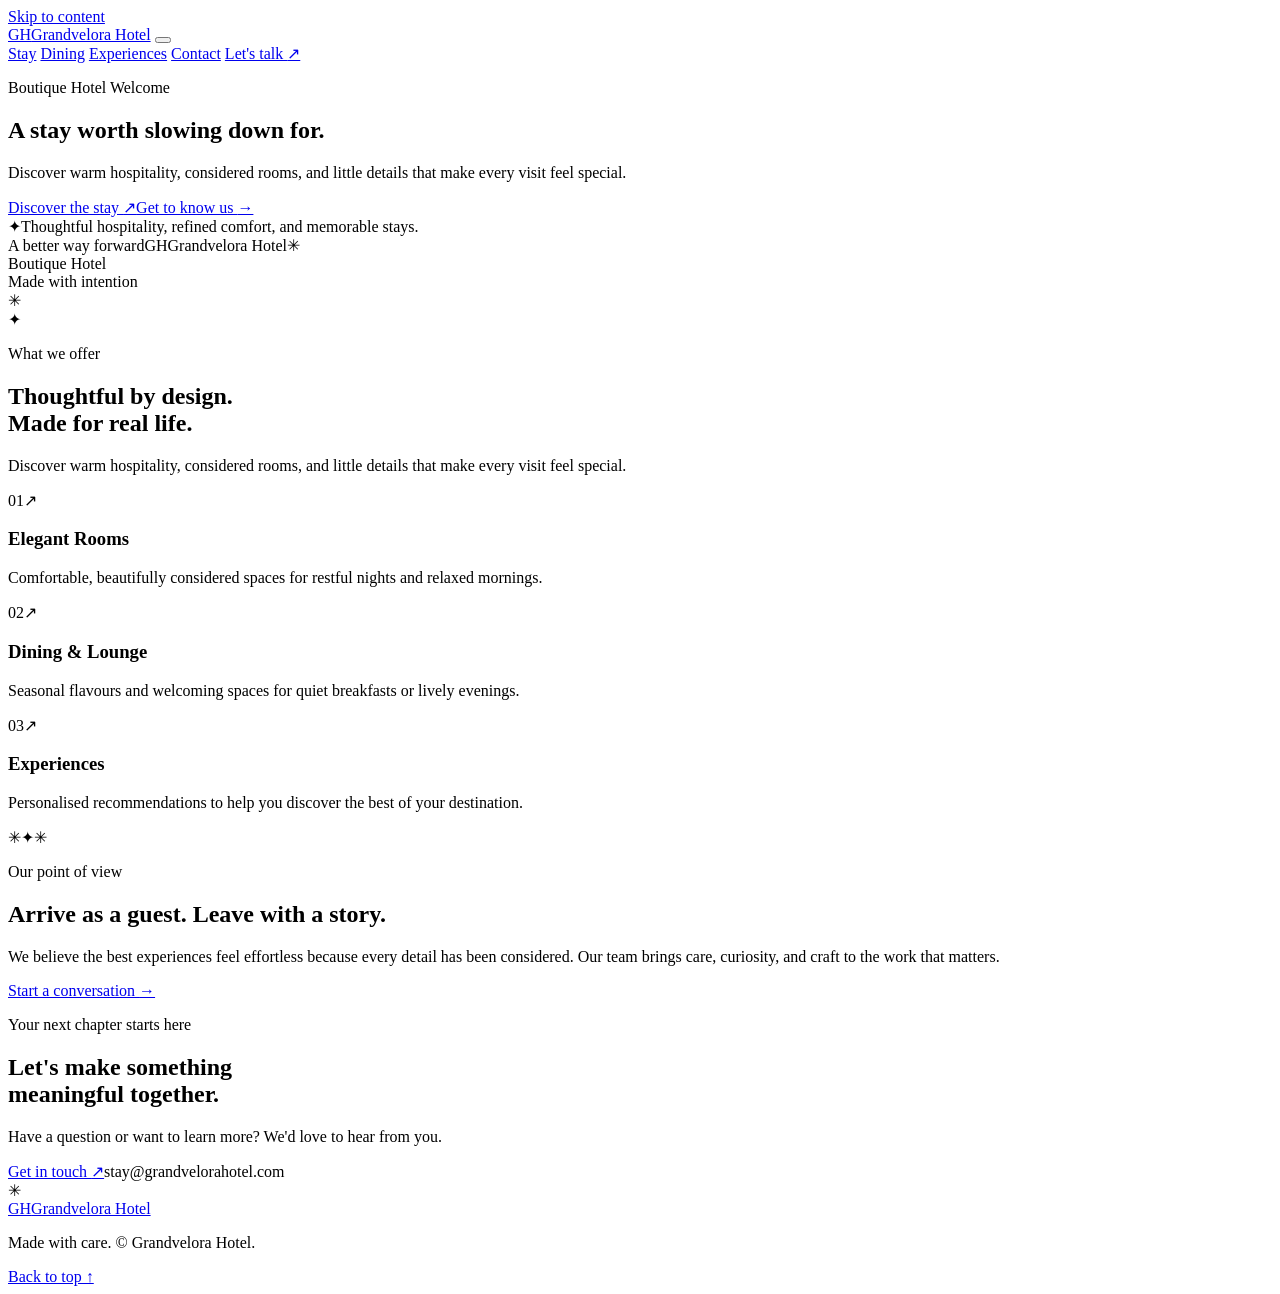
==== index.html @ 34b67c5c "Add Grandvelora Hotel landing page" ====
<!doctype html>
<html lang="en">
<head>
  <meta charset="utf-8">
  <meta name="viewport" content="width=device-width, initial-scale=1">
  <meta name="description" content="Thoughtful hospitality, refined comfort, and memorable stays.">
  <meta name="theme-color" content="#b88a4a">
  <title>Grandvelora Hotel | Boutique Hotel</title>
  <link rel="preconnect" href="https://fonts.googleapis.com">
  <link rel="preconnect" href="https://fonts.gstatic.com" crossorigin>
  <link href="https://fonts.googleapis.com/css2?family=DM+Sans:wght@400;500;600;700&family=Manrope:wght@400;500;600;700;800&display=swap" rel="stylesheet">
  <link rel="stylesheet" href="style.css">
  <script src="script.js" defer></script>
</head>
<body>
  <a class="skip-link" href="#main">Skip to content</a>
  <header class="site-header">
    <a class="brand" href="#" aria-label="Grandvelora Hotel home"><span class="brand-mark">GH</span><span>Grandvelora Hotel</span></a>
    <button class="menu-toggle" aria-expanded="false" aria-controls="primary-nav" aria-label="Open navigation"><span></span><span></span></button>
    <nav id="primary-nav" class="primary-nav" aria-label="Main navigation">
      <a href="#services">Stay</a>
      <a href="#story">Dining</a>
      <a href="#approach">Experiences</a>
      <a href="#contact">Contact</a>
      <a class="nav-cta" href="#contact">Let's talk <span aria-hidden="true">↗</span></a>
    </nav>
  </header>
  <main id="main">
    <section class="hero section-shell">
      <div class="hero-copy">
        <p class="eyebrow"><span class="eyebrow-dot"></span>Boutique Hotel <span class="eyebrow-line"></span> Welcome</p>
        <h1>A stay worth slowing down for.</h1>
        <p class="hero-intro">Discover warm hospitality, considered rooms, and little details that make every visit feel special.</p>
        <div class="hero-actions"><a class="button button-primary" href="#services">Discover the stay <span aria-hidden="true">↗</span></a><a class="text-link" href="#story">Get to know us <span aria-hidden="true">→</span></a></div>
        <div class="hero-note"><span class="note-icon" aria-hidden="true">✦</span><span>Thoughtful hospitality, refined comfort, and memorable stays.</span></div>
      </div>
      <div class="hero-art" aria-label="Grandvelora Hotel visual">
        <div class="art-orbit orbit-one"></div><div class="art-orbit orbit-two"></div>
        <div class="art-card art-card-main"><span class="art-kicker">A better way forward</span><span class="art-monogram">GH</span><span class="art-card-bottom">Grandvelora Hotel<span>✳</span></span></div>
        <div class="art-pill pill-top">Boutique Hotel</div><div class="art-pill pill-bottom"><span class="status-dot"></span> Made with intention</div>
        <div class="art-spark spark-one">✳</div><div class="art-spark spark-two">✦</div>
      </div>
    </section>
    <section id="services" class="services-section section-shell">
      <div class="section-heading"><div><p class="eyebrow">What we offer</p><h2>Thoughtful by design.<br><span>Made for real life.</span></h2></div><p class="section-summary">Discover warm hospitality, considered rooms, and little details that make every visit feel special.</p></div>
      <div class="service-grid"><article class="service-card"><div class="service-top"><span class="service-number">01</span><span class="service-arrow" aria-hidden="true">↗</span></div><h3>Elegant Rooms</h3><p>Comfortable, beautifully considered spaces for restful nights and relaxed mornings.</p></article><article class="service-card"><div class="service-top"><span class="service-number">02</span><span class="service-arrow" aria-hidden="true">↗</span></div><h3>Dining &amp; Lounge</h3><p>Seasonal flavours and welcoming spaces for quiet breakfasts or lively evenings.</p></article><article class="service-card"><div class="service-top"><span class="service-number">03</span><span class="service-arrow" aria-hidden="true">↗</span></div><h3>Experiences</h3><p>Personalised recommendations to help you discover the best of your destination.</p></article></div>
    </section>
    <section id="story" class="story-section">
      <div class="story-inner section-shell"><div class="story-symbol" aria-hidden="true"><span>✳</span><span>✦</span><span>✳</span></div><div class="story-copy"><p class="eyebrow">Our point of view</p><h2>Arrive as a guest. Leave with a story.</h2><p>We believe the best experiences feel effortless because every detail has been considered. Our team brings care, curiosity, and craft to the work that matters.</p><a class="text-link" href="#contact">Start a conversation <span aria-hidden="true">→</span></a></div></div>
    </section>
    <section id="contact" class="contact-section section-shell"><div class="contact-panel"><div><p class="eyebrow">Your next chapter starts here</p><h2>Let's make something<br><span>meaningful together.</span></h2></div><div class="contact-side"><p>Have a question or want to learn more? We'd love to hear from you.</p><a class="button button-light" href="mailto:stay@grandvelorahotel.com">Get in touch <span aria-hidden="true">↗</span></a><span class="contact-email">stay@grandvelorahotel.com</span></div><div class="contact-decoration" aria-hidden="true">✳</div></div></section>
  </main>
  <footer class="site-footer section-shell"><a class="brand footer-brand" href="#"><span class="brand-mark">GH</span><span>Grandvelora Hotel</span></a><p>Made with care. © <span data-year></span> Grandvelora Hotel.</p><a class="back-top" href="#" aria-label="Back to top">Back to top ↑</a></footer>
</body>
</html>
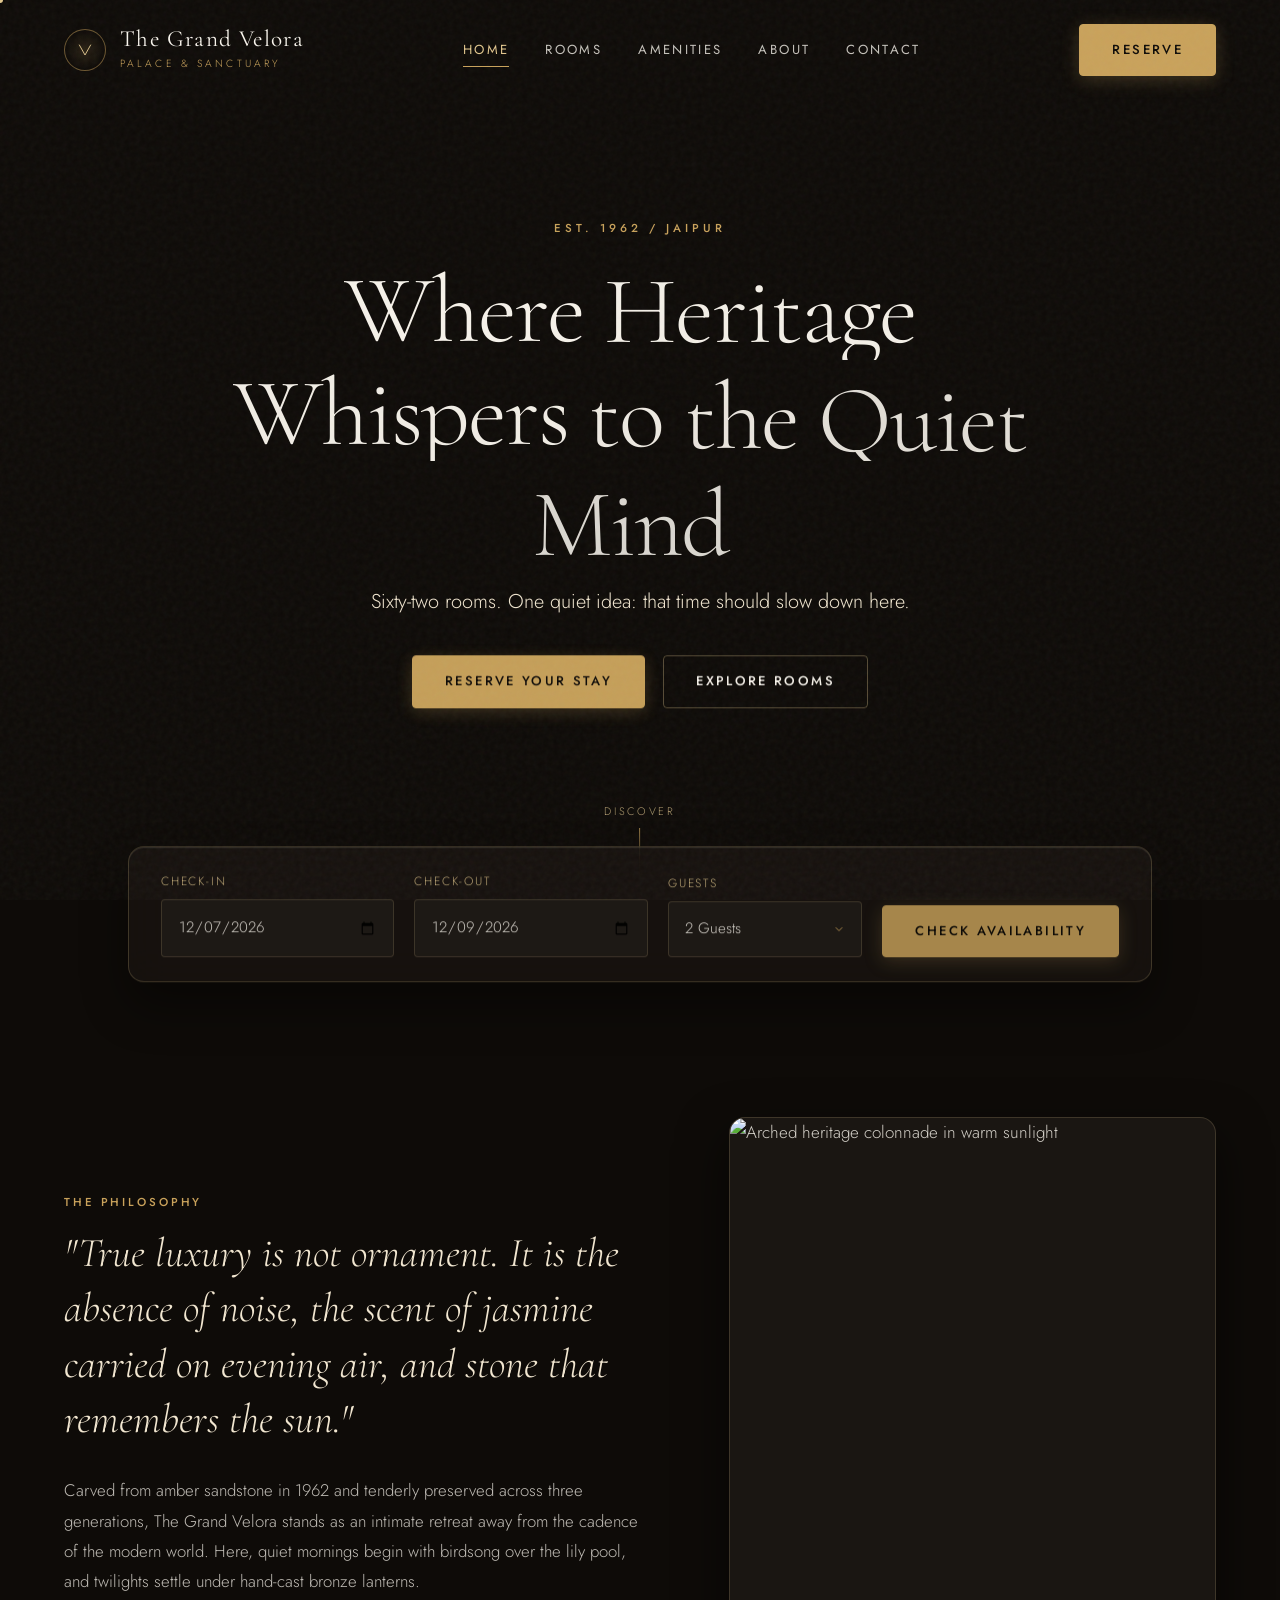
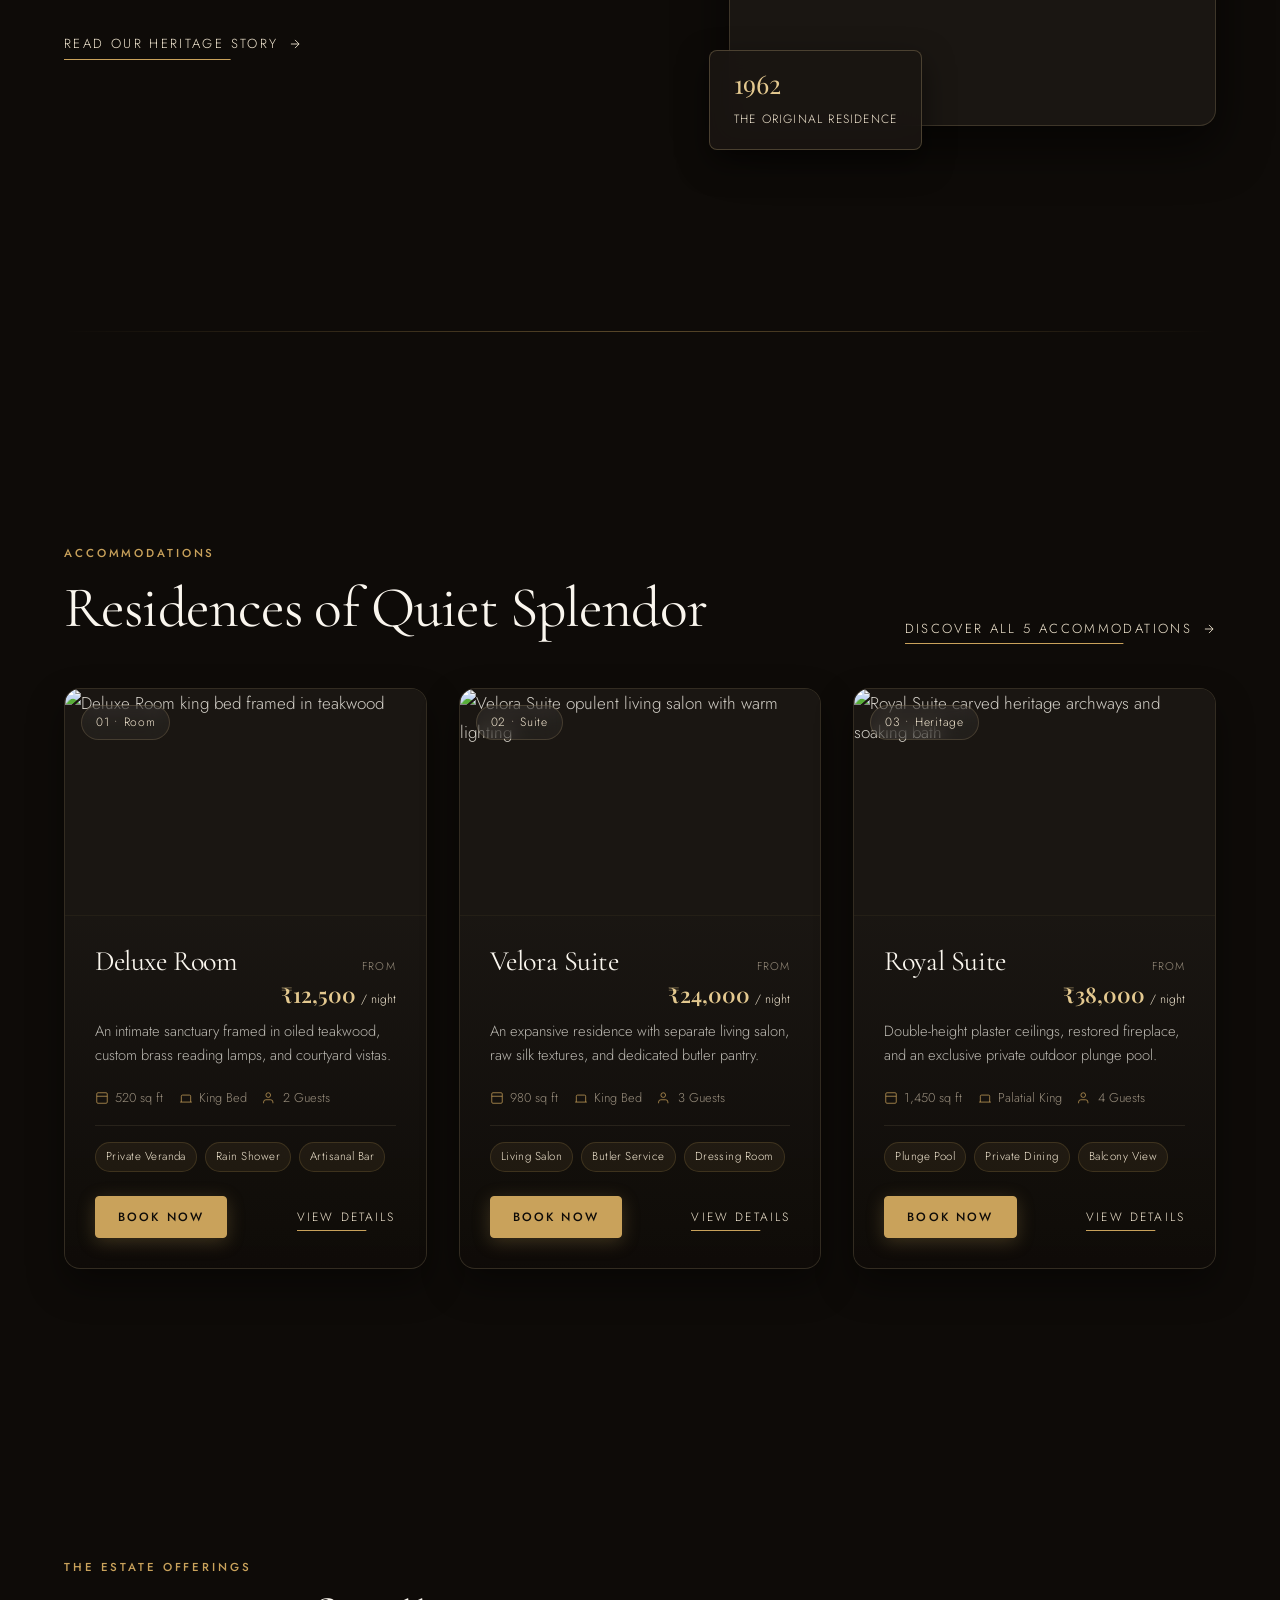
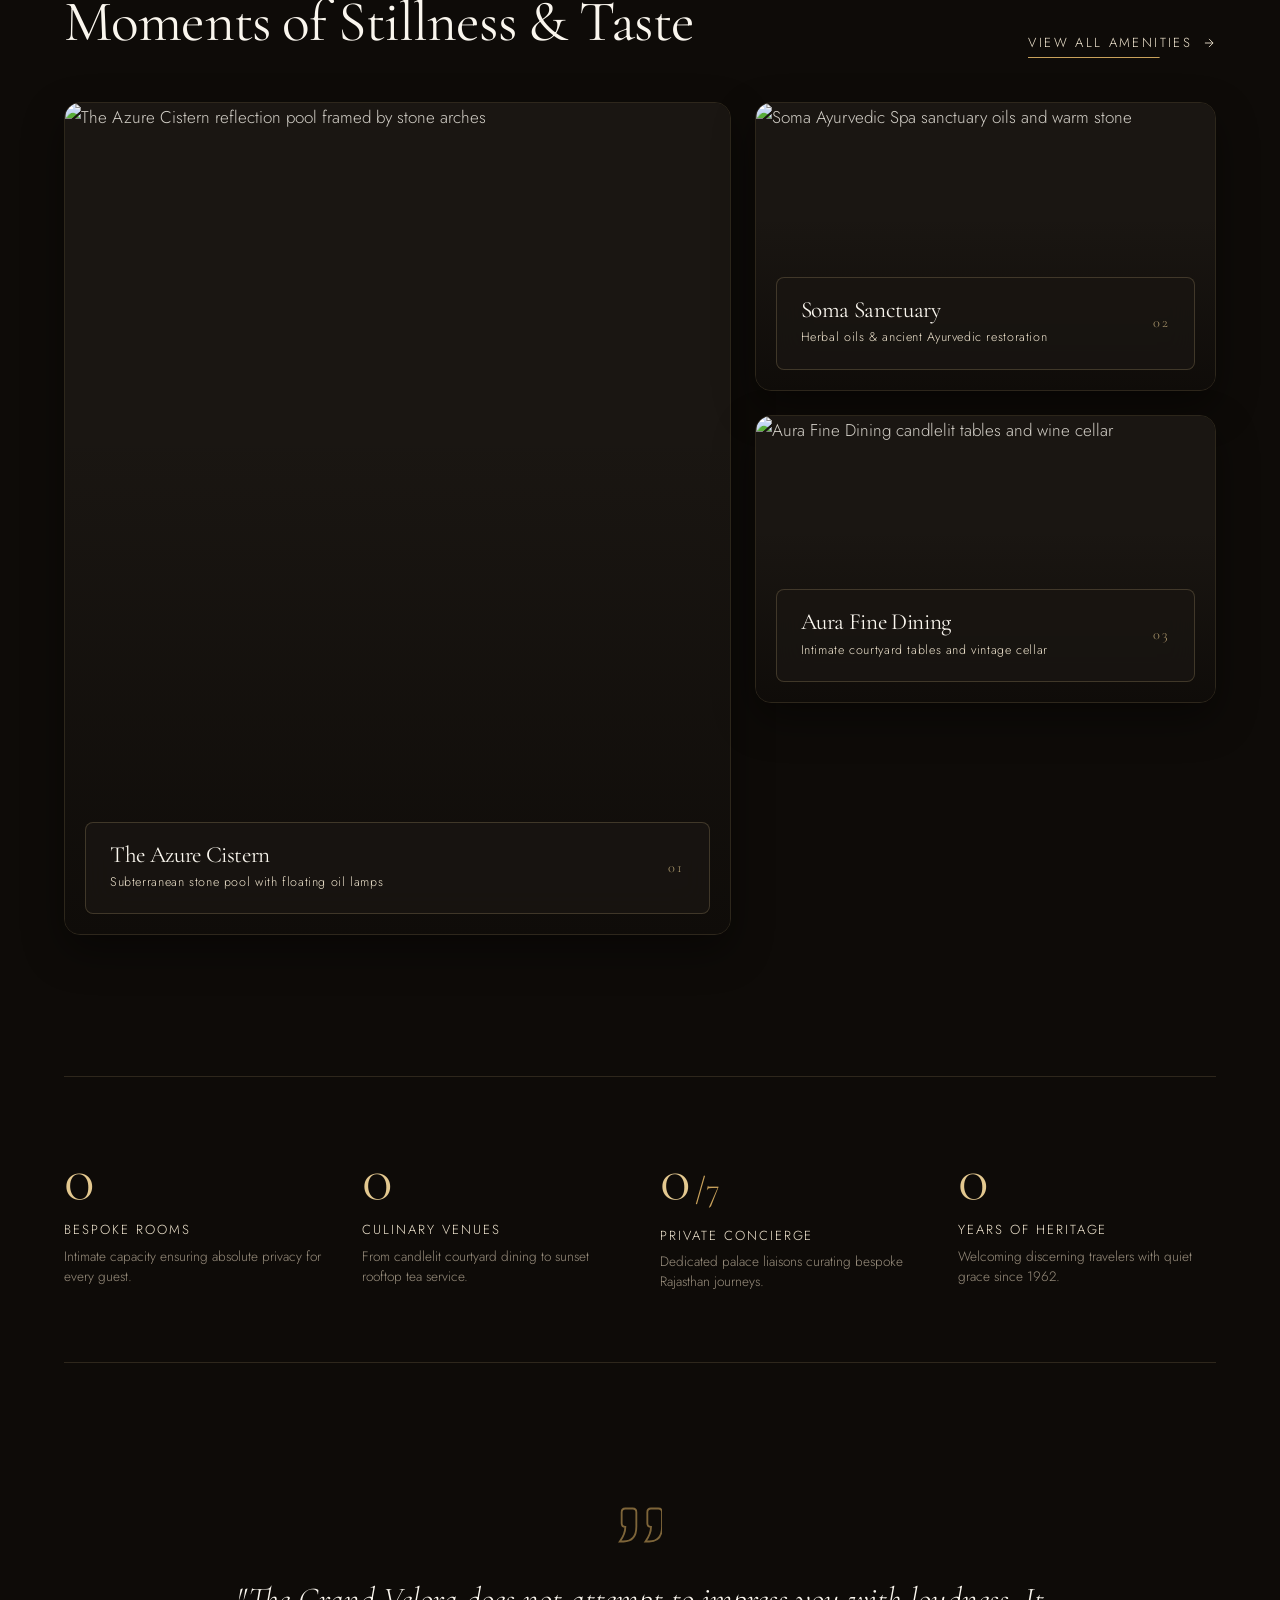
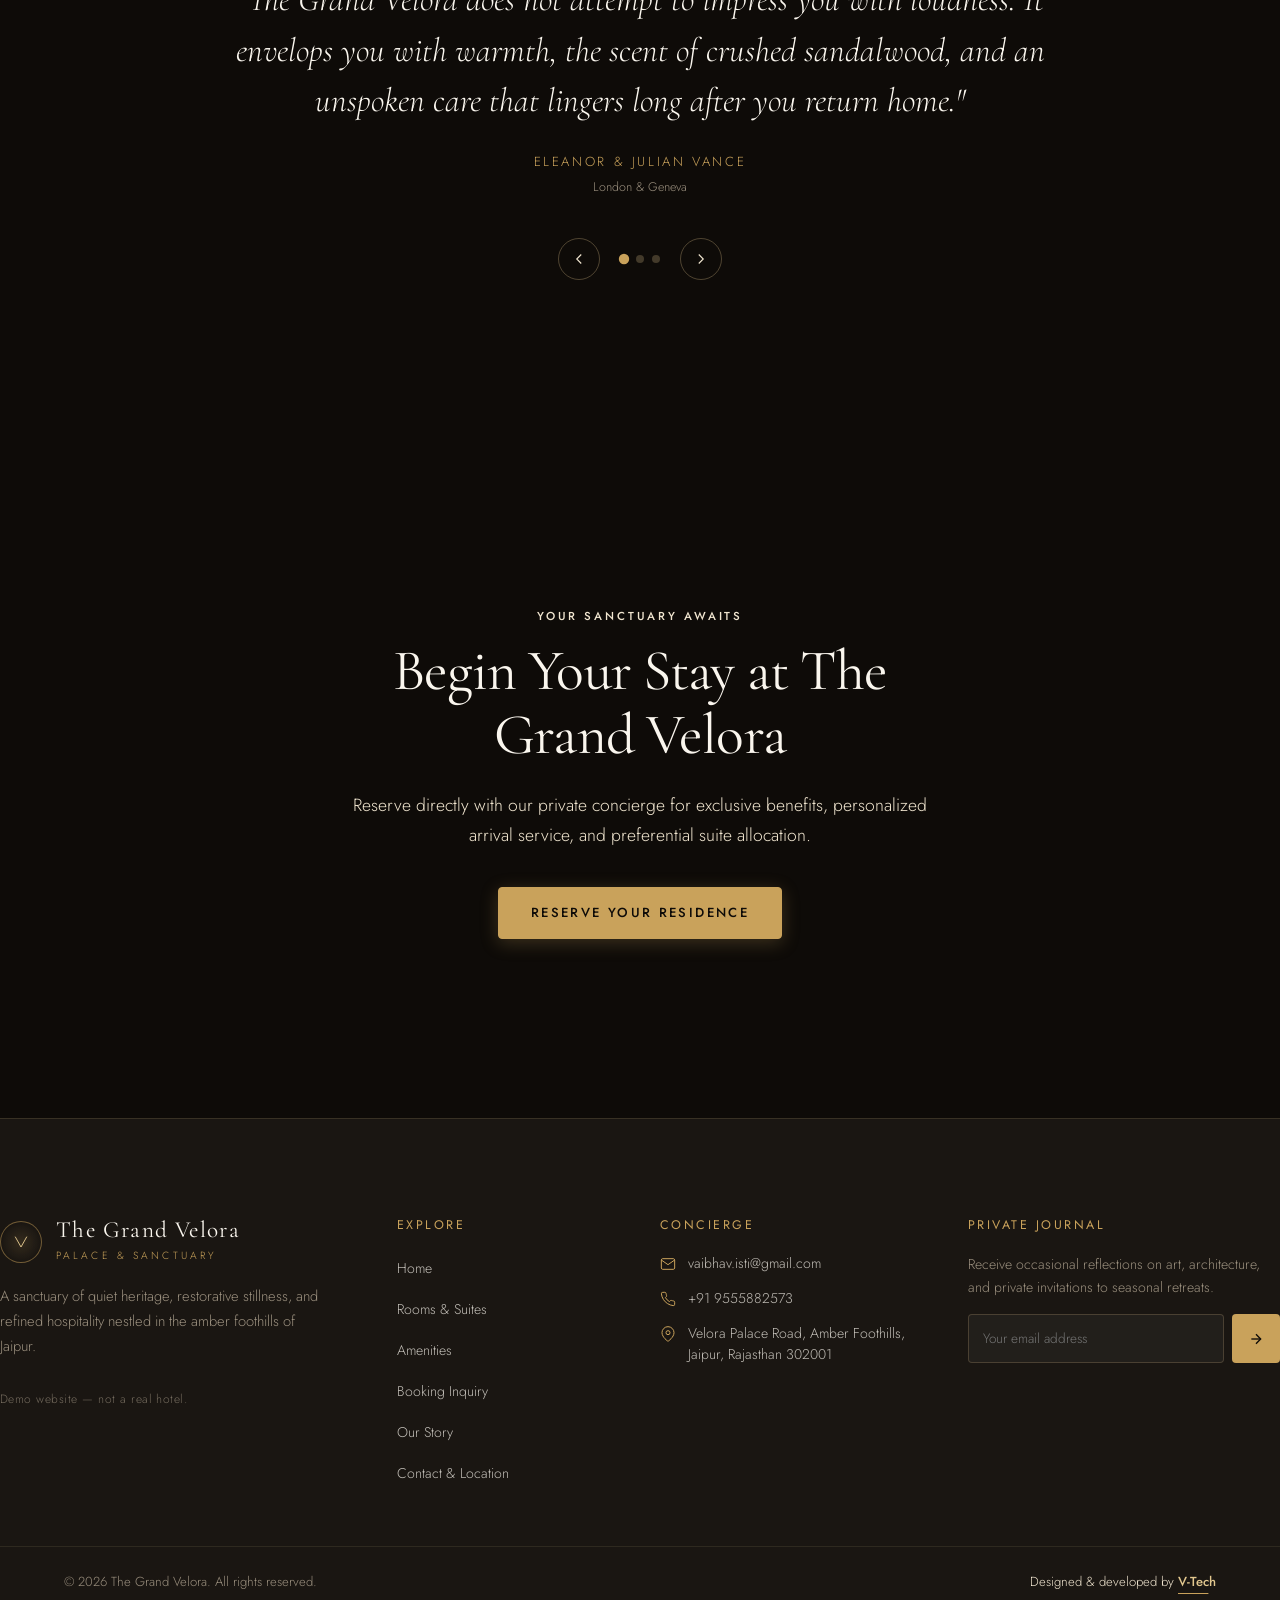
==== commit 3cd2a70b: "Initial commit: The Grand Velora website with Vercel configuration" ====
--- a/index.html
+++ b/index.html
@@ -1,55 +1,687 @@
-<!doctype html>
+<!DOCTYPE html>
 <html lang="en">
 <head>
-  <meta charset="utf-8">
-  <meta name="viewport" content="width=device-width, initial-scale=1">
-  <meta name="description" content="Thoughtful hospitality, refined comfort, and memorable stays.">
-  <meta name="theme-color" content="#b88a4a">
-  <title>Grandvelora Hotel | Boutique Hotel</title>
+  <meta charset="UTF-8">
+  <meta name="viewport" content="width=device-width, initial-scale=1.0">
+  <title>The Grand Velora — Luxury Heritage Hotel & Sanctuary</title>
+  <meta name="description" content="Experience the timeless serenity of The Grand Velora. Sixty-two handcrafted rooms, restorative Ayurvedic wellness, and candlelit courtyard dining in Jaipur.">
+  <meta name="theme-color" content="#0E0B08">
+
+  <!-- Open Graph Meta -->
+  <meta property="og:type" content="website">
+  <meta property="og:title" content="The Grand Velora — Luxury Heritage Hotel">
+  <meta property="og:description" content="Sixty-two rooms. One quiet idea: that time should slow down here.">
+  <meta property="og:image" content="https://images.unsplash.com/photo-1566073771259-6a8506099945?auto=format&fit=crop&w=1200&q=80">
+
+  <!-- Favicon Monogram -->
+  <link rel="icon" href="data:image/svg+xml,%3Csvg xmlns='http://www.w3.org/2000/svg' viewBox='0 0 32 32'%3E%3Crect width='32' height='32' fill='%230E0B08'/%3E%3Cpath d='M7 9 L16 24 L25 9' fill='none' stroke='%23C9A25B' stroke-width='2' stroke-linecap='round' stroke-linejoin='round'/%3E%3C/svg%3E" type="image/svg+xml">
+
+  <!-- Preconnect to CDNs & Google Fonts -->
   <link rel="preconnect" href="https://fonts.googleapis.com">
   <link rel="preconnect" href="https://fonts.gstatic.com" crossorigin>
-  <link href="https://fonts.googleapis.com/css2?family=DM+Sans:wght@400;500;600;700&family=Manrope:wght@400;500;600;700;800&display=swap" rel="stylesheet">
-  <link rel="stylesheet" href="style.css">
-  <script src="script.js" defer></script>
+  <link href="https://fonts.googleapis.com/css2?family=Cormorant+Garamond:ital,wght@0,300;0,400;0,500;0,600;1,400;1,600&family=Jost:wght@300;400;500;600&family=Playfair+Display:ital,wght@0,400;0,600;0,700;1,400&display=swap" rel="stylesheet">
+
+  <!-- Stylesheets -->
+  <link rel="stylesheet" href="css/base.css">
+  <link rel="stylesheet" href="css/components.css">
+  <link rel="stylesheet" href="css/pages.css">
+  <link rel="stylesheet" href="css/transition.css">
+
+  <!-- JSON-LD Hotel Schema -->
+  <script type="application/ld+json">
+  {
+    "@context": "https://schema.org",
+    "@type": "Hotel",
+    "name": "The Grand Velora",
+    "description": "Bespoke luxury heritage hotel featuring 62 private residences, Ayurvedic sanctuary, and courtyard dining.",
+    "address": {
+      "@type": "PostalAddress",
+      "streetAddress": "Velora Palace Road, Amber Foothills",
+      "addressLocality": "Jaipur",
+      "addressRegion": "Rajasthan",
+      "postalCode": "302001",
+      "addressCountry": "IN"
+    },
+    "telephone": "+91-9555882573",
+    "email": "vaibhav.isti@gmail.com",
+    "priceRange": "₹12,500 - ₹65,000",
+    "starRating": {
+      "@type": "Rating",
+      "ratingValue": "5"
+    }
+  }
+  </script>
 </head>
 <body>
-  <a class="skip-link" href="#main">Skip to content</a>
-  <header class="site-header">
-    <a class="brand" href="#" aria-label="Grandvelora Hotel home"><span class="brand-mark">GH</span><span>Grandvelora Hotel</span></a>
-    <button class="menu-toggle" aria-expanded="false" aria-controls="primary-nav" aria-label="Open navigation"><span></span><span></span></button>
-    <nav id="primary-nav" class="primary-nav" aria-label="Main navigation">
-      <a href="#services">Stay</a>
-      <a href="#story">Dining</a>
-      <a href="#approach">Experiences</a>
-      <a href="#contact">Contact</a>
-      <a class="nav-cta" href="#contact">Let's talk <span aria-hidden="true">↗</span></a>
+  <!-- Accessible Skip Link -->
+  <a href="#main-content" class="skip-link">Skip to main sanctuary content</a>
+
+  <!-- Atmospheric Film Grain & Scroll Progress -->
+  <div class="film-grain" aria-hidden="true"></div>
+  <div id="scroll-progress" aria-hidden="true"></div>
+
+  <!-- Shared Page Transition Overlay -->
+  <div id="page-transition-overlay" aria-hidden="true">
+    <div class="transition-brand">
+      <div class="transition-monogram-circle">
+        <svg class="transition-v-svg" viewBox="0 0 32 32" aria-hidden="true">
+          <path class="transition-svg-stroke" d="M7 8 L16 25 L25 8" />
+        </svg>
+      </div>
+      <div class="transition-brand-title">The Grand Velora</div>
+      <div class="transition-brand-subtitle">Est. 1962 / Jaipur</div>
+      <div class="transition-line"></div>
+    </div>
+  </div>
+
+  <!-- Site Navigation Header -->
+  <header class="site-header" role="banner">
+    <div class="nav-container">
+      <a href="index.html" class="site-logo" aria-label="The Grand Velora — Return to Home">
+        <div class="logo-monogram-box">
+          <svg class="logo-v-svg" viewBox="0 0 32 32" aria-hidden="true">
+            <path d="M7 8 L16 24 L25 8" stroke-linecap="round" stroke-linejoin="round" />
+          </svg>
+        </div>
+        <div class="logo-text-group">
+          <span class="logo-title">The Grand Velora</span>
+          <span class="logo-subtitle">Palace & Sanctuary</span>
+        </div>
+      </a>
+
+      <!-- Desktop Navigation Links -->
+      <nav class="desktop-nav" role="navigation" aria-label="Primary Navigation">
+        <a href="index.html" class="nav-link active">Home</a>
+        <a href="rooms.html" class="nav-link">Rooms</a>
+        <a href="amenities.html" class="nav-link">Amenities</a>
+        <a href="about.html" class="nav-link">About</a>
+        <a href="contact.html" class="nav-link">Contact</a>
+      </nav>
+
+      <div class="header-actions">
+        <a href="booking.html" class="btn btn-primary btn-book-nav btn-magnetic">Reserve</a>
+        <button class="menu-toggle" aria-label="Open mobile navigation menu" aria-expanded="false">
+          <span class="hamburger-line line-1"></span>
+          <span class="hamburger-line line-2"></span>
+        </button>
+      </div>
+    </div>
+  </header>
+
+  <!-- Mobile Drawer Menu -->
+  <div class="mobile-nav-overlay" role="dialog" aria-modal="true" aria-label="Mobile Navigation">
+    <nav class="mobile-nav-links">
+      <a href="index.html" class="mobile-nav-link active">Home</a>
+      <a href="rooms.html" class="mobile-nav-link">Rooms & Suites</a>
+      <a href="amenities.html" class="mobile-nav-link">Amenities</a>
+      <a href="booking.html" class="mobile-nav-link">Booking Inquiry</a>
+      <a href="about.html" class="mobile-nav-link">Our Story</a>
+      <a href="contact.html" class="mobile-nav-link">Contact & Location</a>
     </nav>
-  </header>
-  <main id="main">
-    <section class="hero section-shell">
-      <div class="hero-copy">
-        <p class="eyebrow"><span class="eyebrow-dot"></span>Boutique Hotel <span class="eyebrow-line"></span> Welcome</p>
-        <h1>A stay worth slowing down for.</h1>
-        <p class="hero-intro">Discover warm hospitality, considered rooms, and little details that make every visit feel special.</p>
-        <div class="hero-actions"><a class="button button-primary" href="#services">Discover the stay <span aria-hidden="true">↗</span></a><a class="text-link" href="#story">Get to know us <span aria-hidden="true">→</span></a></div>
-        <div class="hero-note"><span class="note-icon" aria-hidden="true">✦</span><span>Thoughtful hospitality, refined comfort, and memorable stays.</span></div>
-      </div>
-      <div class="hero-art" aria-label="Grandvelora Hotel visual">
-        <div class="art-orbit orbit-one"></div><div class="art-orbit orbit-two"></div>
-        <div class="art-card art-card-main"><span class="art-kicker">A better way forward</span><span class="art-monogram">GH</span><span class="art-card-bottom">Grandvelora Hotel<span>✳</span></span></div>
-        <div class="art-pill pill-top">Boutique Hotel</div><div class="art-pill pill-bottom"><span class="status-dot"></span> Made with intention</div>
-        <div class="art-spark spark-one">✳</div><div class="art-spark spark-two">✦</div>
+    <div class="mobile-contact-bar">
+      <span>Reservations: <a href="tel:9555882573">+91 9555882573</a></span>
+      <span>Concierge: <a href="mailto:vaibhav.isti@gmail.com">vaibhav.isti@gmail.com</a></span>
+    </div>
+  </div>
+
+  <!-- Main Content Landmark -->
+  <main id="main-content" class="site-main">
+
+    <!-- 1. CINEMATIC HERO SECTION (100vh) -->
+    <section class="hero-section" aria-label="Welcome Hero">
+      <div class="hero-media-wrapper">
+        <img 
+          src="https://images.unsplash.com/photo-1566073771259-6a8506099945?auto=format&fit=crop&w=2000&q=85" 
+          alt="The Grand Velora palatial water courtyard at twilight" 
+          class="hero-bg-media"
+          width="2000"
+          height="1333"
+        >
+        <div class="hero-overlay"></div>
+      </div>
+
+      <div class="container hero-content">
+        <span class="eyebrow hero-eyebrow">Est. 1962 / Jaipur</span>
+        <h1 class="hero-title hero-headline-split">Where Heritage Whispers to the Quiet Mind</h1>
+        <p class="hero-subtext">Sixty-two rooms. One quiet idea: that time should slow down here.</p>
+        
+        <div class="hero-actions">
+          <a href="booking.html" class="btn btn-primary btn-magnetic">Reserve Your Stay</a>
+          <a href="rooms.html" class="btn btn-ghost">Explore Rooms</a>
+        </div>
+      </div>
+
+      <!-- Scroll Indicator -->
+      <div class="hero-scroll-indicator" aria-hidden="true">
+        <span>Discover</span>
+        <div class="hero-scroll-line"></div>
       </div>
     </section>
-    <section id="services" class="services-section section-shell">
-      <div class="section-heading"><div><p class="eyebrow">What we offer</p><h2>Thoughtful by design.<br><span>Made for real life.</span></h2></div><p class="section-summary">Discover warm hospitality, considered rooms, and little details that make every visit feel special.</p></div>
-      <div class="service-grid"><article class="service-card"><div class="service-top"><span class="service-number">01</span><span class="service-arrow" aria-hidden="true">↗</span></div><h3>Elegant Rooms</h3><p>Comfortable, beautifully considered spaces for restful nights and relaxed mornings.</p></article><article class="service-card"><div class="service-top"><span class="service-number">02</span><span class="service-arrow" aria-hidden="true">↗</span></div><h3>Dining &amp; Lounge</h3><p>Seasonal flavours and welcoming spaces for quiet breakfasts or lively evenings.</p></article><article class="service-card"><div class="service-top"><span class="service-number">03</span><span class="service-arrow" aria-hidden="true">↗</span></div><h3>Experiences</h3><p>Personalised recommendations to help you discover the best of your destination.</p></article></div>
+
+    <!-- Glass Quick Booking Bar (Overlaps Hero Bottom) -->
+    <div class="hero-booking-bar-wrapper">
+      <div class="container">
+        <form id="hero-quick-booking-bar" class="hero-booking-bar" role="search" aria-label="Quick Room Availability Check">
+          <div class="form-group">
+            <label for="quick-checkin" class="form-label">Check-in</label>
+            <input type="date" id="quick-checkin" class="form-input" required>
+          </div>
+          <div class="form-group">
+            <label for="quick-checkout" class="form-label">Check-out</label>
+            <input type="date" id="quick-checkout" class="form-input" required>
+          </div>
+          <div class="form-group">
+            <label for="quick-guests" class="form-label">Guests</label>
+            <select id="quick-guests" class="form-select">
+              <option value="1">1 Guest</option>
+              <option value="2" selected>2 Guests</option>
+              <option value="3">3 Guests</option>
+              <option value="4">4 Guests</option>
+            </select>
+          </div>
+          <div>
+            <button type="submit" id="quick-submit-btn" class="btn btn-primary btn-magnetic" style="width: 100%;">
+              Check Availability
+            </button>
+          </div>
+        </form>
+      </div>
+    </div>
+
+    <!-- 2. ASYMMETRICAL INTRO / STORY STRIP -->
+    <section class="section-spacing" aria-label="Sanctuary Narrative">
+      <div class="container">
+        <div class="intro-grid">
+          <div class="intro-text-col reveal-up">
+            <span class="eyebrow">The Philosophy</span>
+            <blockquote class="intro-pull-quote">
+              "True luxury is not ornament. It is the absence of noise, the scent of jasmine carried on evening air, and stone that remembers the sun."
+            </blockquote>
+            <p class="intro-body-copy">
+              Carved from amber sandstone in 1962 and tenderly preserved across three generations, The Grand Velora stands as an intimate retreat away from the cadence of the modern world. Here, quiet mornings begin with birdsong over the lily pool, and twilights settle under hand-cast bronze lanterns.
+            </p>
+            <a href="about.html" class="btn-underline">
+              <span>Read Our Heritage Story</span>
+              <svg class="btn-arrow-icon" viewBox="0 0 24 24"><line x1="5" y1="12" x2="19" y2="12"></line><polyline points="12 5 19 12 12 19"></polyline></svg>
+            </a>
+          </div>
+
+          <div class="intro-media-offset reveal-up" data-speed="0.08">
+            <img 
+              src="https://images.unsplash.com/photo-1582719508461-905c673771fd?auto=format&fit=crop&w=1200&q=85" 
+              alt="Arched heritage colonnade in warm sunlight" 
+              class="intro-image-main" 
+              loading="lazy"
+              width="1200"
+              height="1500"
+            >
+            <div class="intro-badge-tucked">
+              <span class="intro-badge-year">1962</span>
+              <p class="intro-badge-label">The Original Residence</p>
+            </div>
+          </div>
+        </div>
+      </div>
     </section>
-    <section id="story" class="story-section">
-      <div class="story-inner section-shell"><div class="story-symbol" aria-hidden="true"><span>✳</span><span>✦</span><span>✳</span></div><div class="story-copy"><p class="eyebrow">Our point of view</p><h2>Arrive as a guest. Leave with a story.</h2><p>We believe the best experiences feel effortless because every detail has been considered. Our team brings care, curiosity, and craft to the work that matters.</p><a class="text-link" href="#contact">Start a conversation <span aria-hidden="true">→</span></a></div></div>
+
+    <div class="container"><hr class="hairline-gold"></div>
+
+    <!-- 3. FEATURED ROOMS STRIP -->
+    <section class="section-spacing" aria-label="Featured Accommodations">
+      <div class="container">
+        <div style="display: flex; justify-content: space-between; align-items: flex-end; margin-bottom: 48px; flex-wrap: wrap; gap: 20px;">
+          <div>
+            <span class="eyebrow">Accommodations</span>
+            <h2>Residences of Quiet Splendor</h2>
+          </div>
+          <a href="rooms.html" class="btn-underline">
+            <span>Discover All 5 Accommodations</span>
+            <svg class="btn-arrow-icon" viewBox="0 0 24 24"><line x1="5" y1="12" x2="19" y2="12"></line><polyline points="12 5 19 12 12 19"></polyline></svg>
+          </a>
+        </div>
+
+        <div class="reveal-stagger-parent" style="display: grid; grid-template-columns: repeat(auto-fit, minmax(320px, 1fr)); gap: 32px;">
+          <!-- Deluxe Room -->
+          <article class="room-card reveal-child">
+            <div class="room-card-media">
+              <img 
+                src="https://images.unsplash.com/photo-1590490360182-c33d57733427?auto=format&fit=crop&w=1000&q=85" 
+                alt="Deluxe Room king bed framed in teakwood" 
+                class="room-card-image"
+                loading="lazy"
+                width="1000"
+                height="625"
+              >
+              <span class="glass-pill room-card-badge">01 &bull; Room</span>
+            </div>
+            <div class="room-card-content">
+              <div class="room-card-header">
+                <h3 class="room-card-title">Deluxe Room</h3>
+                <div class="room-card-price-block">
+                  <span class="price-prefix">From</span>
+                  <span class="room-card-price">₹12,500</span>
+                  <span class="price-unit">/ night</span>
+                </div>
+              </div>
+              <p class="room-card-desc">An intimate sanctuary framed in oiled teakwood, custom brass reading lamps, and courtyard vistas.</p>
+              
+              <div class="room-specs-strip">
+                <div class="room-spec-item">
+                  <svg class="room-spec-icon" viewBox="0 0 24 24"><rect x="3" y="3" width="18" height="18" rx="2"/><path d="M3 9h18"/></svg>
+                  <span>520 sq ft</span>
+                </div>
+                <div class="room-spec-item">
+                  <svg class="room-spec-icon" viewBox="0 0 24 24"><path d="M2 19h20M4 19V9a2 2 0 0 1 2-2h12a2 2 0 0 1 2 2v10"/></svg>
+                  <span>King Bed</span>
+                </div>
+                <div class="room-spec-item">
+                  <svg class="room-spec-icon" viewBox="0 0 24 24"><path d="M17 21v-2a4 4 0 0 0-4-4H5a4 4 0 0 0-4 4v2"/><circle cx="9" cy="7" r="4"/></svg>
+                  <span>2 Guests</span>
+                </div>
+              </div>
+
+              <div class="room-tags-row">
+                <span class="room-tag">Private Veranda</span>
+                <span class="room-tag">Rain Shower</span>
+                <span class="room-tag">Artisanal Bar</span>
+              </div>
+
+              <div class="room-card-footer">
+                <a href="booking.html?room=deluxe-room" class="btn btn-primary" style="padding: 10px 22px; font-size: 0.75rem;">Book Now</a>
+                <a href="rooms.html" class="btn-underline" style="font-size: 0.75rem;">View Details</a>
+              </div>
+            </div>
+          </article>
+
+          <!-- Velora Suite -->
+          <article class="room-card reveal-child">
+            <div class="room-card-media">
+              <img 
+                src="https://images.unsplash.com/photo-1578683010236-d716f9a3f461?auto=format&fit=crop&w=1000&q=85" 
+                alt="Velora Suite opulent living salon with warm lighting" 
+                class="room-card-image"
+                loading="lazy"
+                width="1000"
+                height="625"
+              >
+              <span class="glass-pill room-card-badge">02 &bull; Suite</span>
+            </div>
+            <div class="room-card-content">
+              <div class="room-card-header">
+                <h3 class="room-card-title">Velora Suite</h3>
+                <div class="room-card-price-block">
+                  <span class="price-prefix">From</span>
+                  <span class="room-card-price">₹24,000</span>
+                  <span class="price-unit">/ night</span>
+                </div>
+              </div>
+              <p class="room-card-desc">An expansive residence with separate living salon, raw silk textures, and dedicated butler pantry.</p>
+              
+              <div class="room-specs-strip">
+                <div class="room-spec-item">
+                  <svg class="room-spec-icon" viewBox="0 0 24 24"><rect x="3" y="3" width="18" height="18" rx="2"/><path d="M3 9h18"/></svg>
+                  <span>980 sq ft</span>
+                </div>
+                <div class="room-spec-item">
+                  <svg class="room-spec-icon" viewBox="0 0 24 24"><path d="M2 19h20M4 19V9a2 2 0 0 1 2-2h12a2 2 0 0 1 2 2v10"/></svg>
+                  <span>King Bed</span>
+                </div>
+                <div class="room-spec-item">
+                  <svg class="room-spec-icon" viewBox="0 0 24 24"><path d="M17 21v-2a4 4 0 0 0-4-4H5a4 4 0 0 0-4 4v2"/><circle cx="9" cy="7" r="4"/></svg>
+                  <span>3 Guests</span>
+                </div>
+              </div>
+
+              <div class="room-tags-row">
+                <span class="room-tag">Living Salon</span>
+                <span class="room-tag">Butler Service</span>
+                <span class="room-tag">Dressing Room</span>
+              </div>
+
+              <div class="room-card-footer">
+                <a href="booking.html?room=velora-suite" class="btn btn-primary" style="padding: 10px 22px; font-size: 0.75rem;">Book Now</a>
+                <a href="rooms.html" class="btn-underline" style="font-size: 0.75rem;">View Details</a>
+              </div>
+            </div>
+          </article>
+
+          <!-- Royal Suite -->
+          <article class="room-card reveal-child">
+            <div class="room-card-media">
+              <img 
+                src="https://images.unsplash.com/photo-1591088398332-8a7791972843?auto=format&fit=crop&w=1000&q=85" 
+                alt="Royal Suite carved heritage archways and soaking bath" 
+                class="room-card-image"
+                loading="lazy"
+                width="1000"
+                height="625"
+              >
+              <span class="glass-pill room-card-badge">03 &bull; Heritage</span>
+            </div>
+            <div class="room-card-content">
+              <div class="room-card-header">
+                <h3 class="room-card-title">Royal Suite</h3>
+                <div class="room-card-price-block">
+                  <span class="price-prefix">From</span>
+                  <span class="room-card-price">₹38,000</span>
+                  <span class="price-unit">/ night</span>
+                </div>
+              </div>
+              <p class="room-card-desc">Double-height plaster ceilings, restored fireplace, and an exclusive private outdoor plunge pool.</p>
+              
+              <div class="room-specs-strip">
+                <div class="room-spec-item">
+                  <svg class="room-spec-icon" viewBox="0 0 24 24"><rect x="3" y="3" width="18" height="18" rx="2"/><path d="M3 9h18"/></svg>
+                  <span>1,450 sq ft</span>
+                </div>
+                <div class="room-spec-item">
+                  <svg class="room-spec-icon" viewBox="0 0 24 24"><path d="M2 19h20M4 19V9a2 2 0 0 1 2-2h12a2 2 0 0 1 2 2v10"/></svg>
+                  <span>Palatial King</span>
+                </div>
+                <div class="room-spec-item">
+                  <svg class="room-spec-icon" viewBox="0 0 24 24"><path d="M17 21v-2a4 4 0 0 0-4-4H5a4 4 0 0 0-4 4v2"/><circle cx="9" cy="7" r="4"/></svg>
+                  <span>4 Guests</span>
+                </div>
+              </div>
+
+              <div class="room-tags-row">
+                <span class="room-tag">Plunge Pool</span>
+                <span class="room-tag">Private Dining</span>
+                <span class="room-tag">Balcony View</span>
+              </div>
+
+              <div class="room-card-footer">
+                <a href="booking.html?room=royal-suite" class="btn btn-primary" style="padding: 10px 22px; font-size: 0.75rem;">Book Now</a>
+                <a href="rooms.html" class="btn-underline" style="font-size: 0.75rem;">View Details</a>
+              </div>
+            </div>
+          </article>
+        </div>
+      </div>
     </section>
-    <section id="contact" class="contact-section section-shell"><div class="contact-panel"><div><p class="eyebrow">Your next chapter starts here</p><h2>Let's make something<br><span>meaningful together.</span></h2></div><div class="contact-side"><p>Have a question or want to learn more? We'd love to hear from you.</p><a class="button button-light" href="mailto:stay@grandvelorahotel.com">Get in touch <span aria-hidden="true">↗</span></a><span class="contact-email">stay@grandvelorahotel.com</span></div><div class="contact-decoration" aria-hidden="true">✳</div></div></section>
+
+    <!-- 4. ASYMMETRICAL AMENITIES PREVIEW -->
+    <section class="section-spacing" aria-label="Amenities Preview">
+      <div class="container">
+        <div style="display: flex; justify-content: space-between; align-items: flex-end; margin-bottom: 48px; flex-wrap: wrap; gap: 20px;">
+          <div>
+            <span class="eyebrow">The Estate Offerings</span>
+            <h2>Moments of Stillness & Taste</h2>
+          </div>
+          <a href="amenities.html" class="btn-underline">
+            <span>View All Amenities</span>
+            <svg class="btn-arrow-icon" viewBox="0 0 24 24"><line x1="5" y1="12" x2="19" y2="12"></line><polyline points="12 5 19 12 12 19"></polyline></svg>
+          </a>
+        </div>
+
+        <div class="amenities-preview-grid">
+          <!-- Pool: Large Featured Card -->
+          <a href="amenities.html#pool" class="amenity-preview-card tall reveal-up">
+            <img 
+              src="https://images.unsplash.com/photo-1571896349842-33c89424de2d?auto=format&fit=crop&w=1200&q=85" 
+              alt="The Azure Cistern reflection pool framed by stone arches" 
+              class="amenity-preview-img"
+              loading="lazy"
+              width="1200"
+              height="1500"
+            >
+            <div class="amenity-preview-gradient"></div>
+            <div class="amenity-preview-glass-info">
+              <div>
+                <h3 class="amenity-preview-title">The Azure Cistern</h3>
+                <p class="amenity-preview-subtitle">Subterranean stone pool with floating oil lamps</p>
+              </div>
+              <span class="roman-numeral">01</span>
+            </div>
+          </a>
+
+          <!-- Right Column: Spa & Dining Stack -->
+          <div style="display: flex; flex-direction: column; gap: 24px;">
+            <a href="amenities.html#spa" class="amenity-preview-card reveal-up">
+              <img 
+                src="https://images.unsplash.com/photo-1544161515-4ab6ce6db874?auto=format&fit=crop&w=1000&q=85" 
+                alt="Soma Ayurvedic Spa sanctuary oils and warm stone" 
+                class="amenity-preview-img"
+                loading="lazy"
+                width="1000"
+                height="625"
+              >
+              <div class="amenity-preview-gradient"></div>
+              <div class="amenity-preview-glass-info">
+                <div>
+                  <h3 class="amenity-preview-title">Soma Sanctuary</h3>
+                  <p class="amenity-preview-subtitle">Herbal oils & ancient Ayurvedic restoration</p>
+                </div>
+                <span class="roman-numeral">02</span>
+              </div>
+            </a>
+
+            <a href="amenities.html#dining" class="amenity-preview-card reveal-up">
+              <img 
+                src="https://images.unsplash.com/photo-1550966871-3ed3cdb5ed0c?auto=format&fit=crop&w=1000&q=85" 
+                alt="Aura Fine Dining candlelit tables and wine cellar" 
+                class="amenity-preview-img"
+                loading="lazy"
+                width="1000"
+                height="625"
+              >
+              <div class="amenity-preview-gradient"></div>
+              <div class="amenity-preview-glass-info">
+                <div>
+                  <h3 class="amenity-preview-title">Aura Fine Dining</h3>
+                  <p class="amenity-preview-subtitle">Intimate courtyard tables and vintage cellar</p>
+                </div>
+                <span class="roman-numeral">03</span>
+              </div>
+            </a>
+          </div>
+        </div>
+      </div>
+    </section>
+
+    <!-- 5. NUMBERS STRIP WITH COUNT-UP -->
+    <section class="container" aria-label="Estate Statistics">
+      <div class="stats-strip reveal-up">
+        <div class="stat-item">
+          <div class="stat-num-row">
+            <span class="stat-number" data-target="62">0</span>
+          </div>
+          <span class="stat-label">Bespoke Rooms</span>
+          <p class="stat-desc">Intimate capacity ensuring absolute privacy for every guest.</p>
+        </div>
+
+        <div class="stat-item">
+          <div class="stat-num-row">
+            <span class="stat-number" data-target="4">0</span>
+          </div>
+          <span class="stat-label">Culinary Venues</span>
+          <p class="stat-desc">From candlelit courtyard dining to sunset rooftop tea service.</p>
+        </div>
+
+        <div class="stat-item">
+          <div class="stat-num-row">
+            <span class="stat-number" data-target="24">0</span>
+            <span class="stat-plus">/7</span>
+          </div>
+          <span class="stat-label">Private Concierge</span>
+          <p class="stat-desc">Dedicated palace liaisons curating bespoke Rajasthan journeys.</p>
+        </div>
+
+        <div class="stat-item">
+          <div class="stat-num-row">
+            <span class="stat-number" data-target="64">0</span>
+          </div>
+          <span class="stat-label">Years of Heritage</span>
+          <p class="stat-desc">Welcoming discerning travelers with quiet grace since 1962.</p>
+        </div>
+      </div>
+    </section>
+
+    <!-- 6. CALM TESTIMONIAL SLIDER -->
+    <section class="section-spacing" aria-label="Guest Words">
+      <div class="container">
+        <div class="testimonial-wrapper reveal-up">
+          <svg class="quote-icon" viewBox="0 0 24 24" aria-hidden="true">
+            <path d="M3 21c3 0 7-1 7-8V5c0-1.25-.75-2-2-2H4c-1.25 0-2 .75-2 2v6c0 1.25.75 2 2 2 0 4-1.5 6-3 8zm14 0c3 0 7-1 7-8V5c0-1.25-.75-2-2-2h-4c-1.25 0-2 .75-2 2v6c0 1.25.75 2 2 2 0 4-1.5 6-3 8z"/>
+          </svg>
+
+          <div class="testimonial-track">
+            <!-- Slide 1 -->
+            <div class="testimonial-slide active">
+              <p class="testimonial-quote">"The Grand Velora does not attempt to impress you with loudness. It envelops you with warmth, the scent of crushed sandalwood, and an unspoken care that lingers long after you return home."</p>
+              <span class="testimonial-author">Eleanor & Julian Vance</span>
+              <span class="testimonial-location">London & Geneva</span>
+            </div>
+
+            <!-- Slide 2 -->
+            <div class="testimonial-slide">
+              <p class="testimonial-quote">"Swimming in The Azure Cistern at dusk with the stone oil lamps reflecting in the dark water is perhaps the most peaceful hour I have spent in any hotel in the world."</p>
+              <span class="testimonial-author">Dr. Arjun Mathur</span>
+              <span class="testimonial-location">New Delhi</span>
+            </div>
+
+            <!-- Slide 3 -->
+            <div class="testimonial-slide">
+              <p class="testimonial-quote">"Every corner of the residence feels carved by hands that truly understood proportions and light. The private dinner in the Mirrored Pavilion was pure poetry."</p>
+              <span class="testimonial-author">Claire De Fontaine</span>
+              <span class="testimonial-location">Paris</span>
+            </div>
+          </div>
+
+          <!-- Controls -->
+          <div class="testimonial-controls">
+            <button class="testimonial-btn testimonial-prev" aria-label="Previous quote">
+              <svg viewBox="0 0 24 24" width="18" height="18" stroke="currentColor" stroke-width="1.5" fill="none"><polyline points="15 18 9 12 15 6"/></svg>
+            </button>
+            <div class="testimonial-dots">
+              <button class="testimonial-dot active" aria-label="Go to quote 1"></button>
+              <button class="testimonial-dot" aria-label="Go to quote 2"></button>
+              <button class="testimonial-dot" aria-label="Go to quote 3"></button>
+            </div>
+            <button class="testimonial-btn testimonial-next" aria-label="Next quote">
+              <svg viewBox="0 0 24 24" width="18" height="18" stroke="currentColor" stroke-width="1.5" fill="none"><polyline points="9 18 15 12 9 6"/></svg>
+            </button>
+          </div>
+        </div>
+      </div>
+    </section>
+
+    <!-- 7. FULL-WIDTH CALL-TO-ACTION BANNER -->
+    <section class="cta-banner-section" aria-label="Reserve Banner">
+      <img 
+        src="https://images.unsplash.com/photo-1613490493576-7fde63acd811?auto=format&fit=crop&w=2000&q=85" 
+        alt="Estate panoramic terrace overlooking hills at dusk" 
+        class="cta-banner-bg"
+        loading="lazy"
+        width="2000"
+        height="1000"
+      >
+      <div class="cta-banner-overlay"></div>
+      <div class="container cta-banner-content reveal-up">
+        <span class="eyebrow eyebrow-light">Your Sanctuary Awaits</span>
+        <h2 style="margin-bottom: 24px;">Begin Your Stay at The Grand Velora</h2>
+        <p style="color: var(--champagne); font-size: 1.1rem; margin-bottom: 36px; max-width: 580px; margin-left: auto; margin-right: auto;">
+          Reserve directly with our private concierge for exclusive benefits, personalized arrival service, and preferential suite allocation.
+        </p>
+        <a href="booking.html" class="btn btn-primary btn-magnetic">Reserve Your Residence</a>
+      </div>
+    </section>
+
   </main>
-  <footer class="site-footer section-shell"><a class="brand footer-brand" href="#"><span class="brand-mark">GH</span><span>Grandvelora Hotel</span></a><p>Made with care. © <span data-year></span> Grandvelora Hotel.</p><a class="back-top" href="#" aria-label="Back to top">Back to top ↑</a></footer>
+
+  <!-- 8. SITE FOOTER (Mandatory V-Tech link) -->
+  <footer class="site-footer" role="contentinfo">
+    <div class="container footer-inner">
+      <div class="footer-grid">
+        <!-- Col 1: Brand -->
+        <div class="footer-col-brand">
+          <a href="index.html" class="site-logo">
+            <div class="logo-monogram-box">
+              <svg class="logo-v-svg" viewBox="0 0 32 32">
+                <path d="M7 8 L16 24 L25 8" stroke-linecap="round" stroke-linejoin="round"/>
+              </svg>
+            </div>
+            <div class="logo-text-group">
+              <span class="logo-title">The Grand Velora</span>
+              <span class="logo-subtitle">Palace & Sanctuary</span>
+            </div>
+          </a>
+          <p class="footer-blurb">
+            A sanctuary of quiet heritage, restorative stillness, and refined hospitality nestled in the amber foothills of Jaipur.
+          </p>
+          <span class="demo-disclaimer">Demo website &mdash; not a real hotel.</span>
+        </div>
+
+        <!-- Col 2: Navigation Links -->
+        <div>
+          <h4 class="footer-col-title">Explore</h4>
+          <ul class="footer-links-list">
+            <li><a href="index.html" class="footer-link">Home</a></li>
+            <li><a href="rooms.html" class="footer-link">Rooms & Suites</a></li>
+            <li><a href="amenities.html" class="footer-link">Amenities</a></li>
+            <li><a href="booking.html" class="footer-link">Booking Inquiry</a></li>
+            <li><a href="about.html" class="footer-link">Our Story</a></li>
+            <li><a href="contact.html" class="footer-link">Contact & Location</a></li>
+          </ul>
+        </div>
+
+        <!-- Col 3: Contact Details (Mandatory Placeholders) -->
+        <div>
+          <h4 class="footer-col-title">Concierge</h4>
+          <div class="footer-contact-item">
+            <svg class="footer-contact-icon" viewBox="0 0 24 24"><path d="M4 4h16c1.1 0 2 .9 2 2v12c0 1.1-.9 2-2 2H4c-1.1 0-2-.9-2-2V6c0-1.1.9-2 2-2z"/><polyline points="22,6 12,13 2,6"/></svg>
+            <a href="mailto:vaibhav.isti@gmail.com">vaibhav.isti@gmail.com</a>
+          </div>
+          <div class="footer-contact-item">
+            <svg class="footer-contact-icon" viewBox="0 0 24 24"><path d="M22 16.92v3a2 2 0 0 1-2.18 2 19.79 19.79 0 0 1-8.63-3.07 19.5 19.5 0 0 1-6-6 19.79 19.79 0 0 1-3.07-8.67A2 2 0 0 1 4.11 2h3a2 2 0 0 1 2 1.72 12.84 12.84 0 0 0 .7 2.81 2 2 0 0 1-.45 2.11L8.09 9.91a16 16 0 0 0 6 6l1.27-1.27a2 2 0 0 1 2.11-.45 12.84 12.84 0 0 0 2.81.7A2 2 0 0 1 22 16.92z"/></svg>
+            <a href="tel:9555882573">+91 9555882573</a>
+          </div>
+          <div class="footer-contact-item">
+            <svg class="footer-contact-icon" viewBox="0 0 24 24"><path d="M21 10c0 7-9 13-9 13s-9-6-9-13a9 9 0 0 1 18 0z"/><circle cx="12" cy="10" r="3"/></svg>
+            <span>Velora Palace Road, Amber Foothills, Jaipur, Rajasthan 302001</span>
+          </div>
+        </div>
+
+        <!-- Col 4: Newsletter -->
+        <div>
+          <h4 class="footer-col-title">Private Journal</h4>
+          <p class="footer-newsletter-text">Receive occasional reflections on art, architecture, and private invitations to seasonal retreats.</p>
+          <form class="newsletter-form" aria-label="Subscribe to Private Journal">
+            <input type="email" class="newsletter-input" placeholder="Your email address" required aria-label="Email address for newsletter">
+            <button type="submit" class="newsletter-btn" aria-label="Subscribe">
+              <svg viewBox="0 0 24 24" width="16" height="16" stroke="currentColor" stroke-width="2" fill="none"><line x1="5" y1="12" x2="19" y2="12"></line><polyline points="12 5 19 12 12 19"></polyline></svg>
+            </button>
+          </form>
+          <div class="newsletter-feedback" role="status" aria-live="polite"></div>
+        </div>
+      </div>
+    </div>
+
+    <!-- Bottom Bar with Mandatory V-Tech Link -->
+    <div class="footer-bottom">
+      <div class="container footer-bottom-inner">
+        <div>
+          &copy; 2026 The Grand Velora. All rights reserved.
+        </div>
+        <div class="vtech-attribution">
+          <!-- Mandatory Agency Attribution Link -->
+          Designed &amp; developed by <a href="https://v-tech.example" target="_blank" rel="noopener" class="vtech-link">V-Tech</a>
+        </div>
+      </div>
+    </div>
+  </footer>
+
+  <!-- Scripts (Deferred / Modules) -->
+  <script src="https://cdnjs.cloudflare.com/ajax/libs/gsap/3.12.5/gsap.min.js"></script>
+  <script src="https://cdnjs.cloudflare.com/ajax/libs/gsap/3.12.5/ScrollTrigger.min.js"></script>
+  <script src="https://cdn.jsdelivr.net/npm/lenis@1.1.18/dist/lenis.min.js"></script>
+  
+  <script src="js/images-config.js"></script>
+  <script src="js/transition.js"></script>
+  <script src="js/smooth-scroll.js"></script>
+  <script src="js/cursor.js"></script>
+  <script src="js/nav.js"></script>
+  <script src="js/animations.js"></script>
+  <script src="js/main.js"></script>
 </body>
-</html>+</html>
--- a/css/base.css
+++ b/css/base.css
@@ -0,0 +1,383 @@
+/* ==========================================================================
+   THE GRAND VELORA — DESIGN SYSTEM: BASE & TOKENS
+   Crafted for luxury boutique hospitality & art-directed client demonstration.
+   ========================================================================== */
+
+:root {
+  /* --- Primary Color Palette --- */
+  --ink: #0E0B08;         /* Near-black warm base */
+  --charcoal: #1A1612;    /* Dark warm surface */
+  --umber: #2A2118;       /* Deep rich tone for borders, cards & elevation */
+  --gold: #C9A25B;        /* Signature imperial gold accent */
+  --gold-light: #E3C88F;  /* Highlight gold / border luster */
+  --champagne: #F1E6D0;   /* Secondary warm cream */
+  --ivory: #FAF6EE;       /* Pure warm off-white for crisp type */
+  --muted: #9A8F7E;       /* Subdued warm taupe for secondary copy & meta */
+
+  /* --- Translucent & Glass Tokens --- */
+  --glass-bg: rgba(255, 255, 255, 0.05);
+  --glass-bg-hover: rgba(255, 255, 255, 0.09);
+  --glass-border: rgba(227, 200, 143, 0.22);
+  --glass-border-focus: rgba(227, 200, 143, 0.6);
+  --glass-inner-highlight: inset 0 1px 0 rgba(255, 255, 255, 0.08);
+  --glass-shadow: 0 20px 40px rgba(0, 0, 0, 0.45);
+  --glass-blur: blur(18px) saturate(140%);
+  --glass-fallback: rgba(26, 22, 18, 0.94);
+
+  /* --- Typography Families --- */
+  --font-display: 'Cormorant Garamond', Garamond, 'Times New Roman', serif;
+  --font-accent: 'Playfair Display', Georgia, serif;
+  --font-sans: 'Jost', -apple-system, BlinkMacSystemFont, 'Segoe UI', Roboto, sans-serif;
+
+  /* --- Scale & Spacing (8px Grid) --- */
+  --space-xs: 4px;
+  --space-sm: 8px;
+  --space-md: 16px;
+  --space-lg: 24px;
+  --space-xl: 32px;
+  --space-2xl: 48px;
+  --space-3xl: 64px;
+  --space-4xl: 96px;
+  --space-5xl: 140px;
+
+  /* --- Container & Layout --- */
+  --container-max: 1360px;
+  --container-padding: clamp(20px, 5vw, 64px);
+
+  /* --- Transitions & Motion --- */
+  --ease-luxury: cubic-bezier(0.19, 1, 0.22, 1);
+  --ease-smooth: cubic-bezier(0.25, 1, 0.5, 1);
+  --duration-fast: 0.25s;
+  --duration-normal: 0.5s;
+  --duration-slow: 0.9s;
+
+  /* --- Radii --- */
+  --radius-sm: 4px;
+  --radius-md: 8px;
+  --radius-lg: 16px;
+  --radius-pill: 9999px;
+
+  /* --- Z-Indices --- */
+  --z-negative: -1;
+  --z-base: 1;
+  --z-header: 100;
+  --z-mobile-menu: 200;
+  --z-modal: 500;
+  --z-cursor: 9000;
+  --z-transition: 9999;
+}
+
+/* ==========================================================================
+   RESET & SYSTEM DEFAULTS
+   ========================================================================== */
+
+*, *::before, *::after {
+  box-sizing: border-box;
+  margin: 0;
+  padding: 0;
+}
+
+html {
+  font-size: 16px;
+  scroll-behavior: auto; /* Handled smoothly by Lenis */
+  background-color: var(--ink);
+  color: var(--ivory);
+  -webkit-font-smoothing: antialiased;
+  -moz-osx-font-smoothing: grayscale;
+  text-rendering: optimizeLegibility;
+}
+
+body {
+  font-family: var(--font-sans);
+  font-size: 1.0625rem; /* ~17px */
+  line-height: 1.7;
+  font-weight: 300;
+  color: rgba(250, 246, 238, 0.82);
+  background-color: var(--ink);
+  overflow-x: hidden;
+  position: relative;
+  min-height: 100vh;
+}
+
+/* Accessible Skip Link */
+.skip-link {
+  position: absolute;
+  top: -100px;
+  left: 20px;
+  background: var(--gold);
+  color: var(--ink);
+  padding: 12px 24px;
+  font-family: var(--font-sans);
+  font-weight: 500;
+  font-size: 13px;
+  letter-spacing: 0.1em;
+  text-transform: uppercase;
+  z-index: 10000;
+  border-radius: var(--radius-sm);
+  transition: top 0.2s ease;
+  text-decoration: none;
+}
+
+.skip-link:focus {
+  top: 20px;
+  outline: 2px solid var(--champagne);
+}
+
+/* Focus styles for keyboard accessibility */
+:focus-visible {
+  outline: 2px solid var(--gold);
+  outline-offset: 3px;
+}
+
+/* Selection Color */
+::selection {
+  background-color: var(--gold);
+  color: var(--ink);
+}
+
+/* Media Elements */
+img, picture, video, canvas, svg {
+  display: block;
+  max-width: 100%;
+}
+
+img {
+  height: auto;
+  background-color: var(--charcoal); /* Prevents layout jump & white flash */
+}
+
+a {
+  color: inherit;
+  text-decoration: none;
+  transition: color var(--duration-fast) var(--ease-smooth);
+}
+
+button, input, select, textarea {
+  font: inherit;
+  color: inherit;
+  background: none;
+  border: none;
+}
+
+button {
+  cursor: pointer;
+}
+
+ul, ol {
+  list-style: none;
+}
+
+/* ==========================================================================
+   TYPOGRAPHY
+   ========================================================================== */
+
+h1, h2, h3, h4, h5, h6 {
+  font-family: var(--font-display);
+  font-weight: 400;
+  line-height: 1.1;
+  color: var(--ivory);
+  letter-spacing: -0.015em;
+}
+
+h1 {
+  font-size: clamp(2.8rem, 6.5vw, 5.5rem);
+  font-weight: 300;
+}
+
+h2 {
+  font-size: clamp(2.2rem, 4.5vw, 3.8rem);
+}
+
+h3 {
+  font-size: clamp(1.6rem, 3vw, 2.4rem);
+}
+
+h4 {
+  font-size: clamp(1.3rem, 2vw, 1.75rem);
+}
+
+.italic-serif {
+  font-family: var(--font-display);
+  font-style: italic;
+  font-weight: 400;
+}
+
+.price-text {
+  font-family: var(--font-accent);
+  letter-spacing: 0.02em;
+}
+
+/* Eyebrows & Small Luxury Meta */
+.eyebrow {
+  display: inline-block;
+  font-family: var(--font-sans);
+  font-size: 0.72rem; /* ~11.5px */
+  font-weight: 500;
+  text-transform: uppercase;
+  letter-spacing: 0.25em;
+  color: var(--gold);
+  margin-bottom: 0.85rem;
+}
+
+.eyebrow-light {
+  color: var(--champagne);
+}
+
+.roman-numeral {
+  font-family: var(--font-display);
+  font-size: 0.9rem;
+  letter-spacing: 0.15em;
+  color: var(--gold-light);
+  opacity: 0.75;
+}
+
+/* Subtle Hairline Dividers */
+.hairline-gold {
+  height: 1px;
+  background: linear-gradient(90deg, rgba(201, 162, 91, 0) 0%, rgba(201, 162, 91, 0.4) 50%, rgba(201, 162, 91, 0) 100%);
+  border: none;
+  margin: var(--space-3xl) 0;
+}
+
+.hairline-subtle {
+  height: 1px;
+  background: rgba(227, 200, 143, 0.12);
+  border: none;
+}
+
+/* ==========================================================================
+   ATMOSPHERIC FILM GRAIN & SCROLL PROGRESS
+   ========================================================================== */
+
+/* Film Grain Overlay */
+.film-grain {
+  position: fixed;
+  inset: 0;
+  width: 100%;
+  height: 100%;
+  pointer-events: none;
+  z-index: 900;
+  opacity: 0.045;
+  background-image: url("data:image/svg+xml,%3Csvg viewBox='0 0 200 200' xmlns='http://www.w3.org/2000/svg'%3E%3Cfilter id='noiseFilter'%3E%3CfeTurbulence type='fractalNoise' baseFrequency='0.85' numOctaves='3' stitchTiles='stitch'/%3E%3C/filter%3E%3Crect width='100%25' height='100%25' filter='url(%23noiseFilter)'/%3E%3C/svg%3E");
+}
+
+/* Scroll Progress Bar at the top of the viewport */
+#scroll-progress {
+  position: fixed;
+  top: 0;
+  left: 0;
+  width: 0%;
+  height: 2px;
+  background: linear-gradient(90deg, var(--gold), var(--gold-light));
+  z-index: 1000;
+  pointer-events: none;
+  transition: opacity 0.3s ease;
+}
+
+/* ==========================================================================
+   CUSTOM LUXURY CURSOR (Desktop Only)
+   ========================================================================== */
+
+@media (pointer: fine) {
+  .custom-cursor-dot {
+    position: fixed;
+    top: 0;
+    left: 0;
+    width: 6px;
+    height: 6px;
+    background-color: var(--gold-light);
+    border-radius: 50%;
+    pointer-events: none;
+    z-index: var(--z-cursor);
+    transform: translate(-50%, -50%);
+    transition: opacity 0.25s ease, transform 0.15s ease-out;
+  }
+
+  .custom-cursor-ring {
+    position: fixed;
+    top: 0;
+    left: 0;
+    width: 34px;
+    height: 34px;
+    border: 1px solid rgba(227, 200, 143, 0.45);
+    border-radius: 50%;
+    pointer-events: none;
+    z-index: var(--z-cursor);
+    transform: translate(-50%, -50%);
+    transition: width 0.3s var(--ease-luxury), height 0.3s var(--ease-luxury), border-color 0.3s ease, background-color 0.3s ease;
+  }
+
+  /* Hover state on interactive elements */
+  body.cursor-hover .custom-cursor-ring {
+    width: 64px;
+    height: 64px;
+    border-color: rgba(201, 162, 91, 0.85);
+    background-color: rgba(201, 162, 91, 0.08);
+  }
+
+  body.cursor-hover .custom-cursor-dot {
+    opacity: 0.4;
+    transform: translate(-50%, -50%) scale(0.6);
+  }
+}
+
+@media (pointer: coarse) {
+  .custom-cursor-dot,
+  .custom-cursor-ring {
+    display: none !important;
+  }
+}
+
+/* ==========================================================================
+   LAYOUT UTILITIES
+   ========================================================================== */
+
+.site-main {
+  position: relative;
+  width: 100%;
+}
+
+.container {
+  width: 100%;
+  max-width: var(--container-max);
+  margin-left: auto;
+  margin-right: auto;
+  padding-left: var(--container-padding);
+  padding-right: var(--container-padding);
+}
+
+.section-spacing {
+  padding-top: clamp(80px, 11vw, 160px);
+  padding-bottom: clamp(80px, 11vw, 160px);
+}
+
+.section-spacing-top {
+  padding-top: clamp(80px, 11vw, 160px);
+}
+
+.section-spacing-bottom {
+  padding-bottom: clamp(80px, 11vw, 160px);
+}
+
+/* Screen reader utility */
+.sr-only {
+  position: absolute;
+  width: 1px;
+  height: 1px;
+  padding: 0;
+  margin: -1px;
+  overflow: hidden;
+  clip: rect(0, 0, 0, 0);
+  white-space: nowrap;
+  border: 0;
+}
+
+/* Reduced Motion Safety */
+@media (prefers-reduced-motion: reduce) {
+  *, *::before, *::after {
+    animation-duration: 0.01ms !important;
+    animation-iteration-count: 1 !important;
+    transition-duration: 0.01ms !important;
+    scroll-behavior: auto !important;
+  }
+}
--- a/css/components.css
+++ b/css/components.css
@@ -0,0 +1,1205 @@
+/* ==========================================================================
+   THE GRAND VELORA — DESIGN SYSTEM: COMPONENTS
+   Navbar, Glass Panels, Buttons, Cards, Forms, Filter Chips, Footer
+   ========================================================================== */
+
+/* ==========================================================================
+   GLASSMORPHISM CORE & UTILITIES
+   ========================================================================== */
+
+.glass-panel {
+  background: var(--glass-bg);
+  backdrop-filter: var(--glass-blur);
+  -webkit-backdrop-filter: var(--glass-blur);
+  border: 1px solid var(--glass-border);
+  box-shadow: var(--glass-inner-highlight), var(--glass-shadow);
+  border-radius: var(--radius-lg);
+  transition: border-color var(--duration-fast) ease, box-shadow var(--duration-fast) ease;
+}
+
+@supports not (backdrop-filter: blur(10px)) {
+  .glass-panel {
+    background: var(--glass-fallback);
+  }
+}
+
+.glass-pill {
+  display: inline-flex;
+  align-items: center;
+  gap: 6px;
+  background: rgba(255, 255, 255, 0.04);
+  backdrop-filter: blur(10px);
+  -webkit-backdrop-filter: blur(10px);
+  border: 1px solid rgba(227, 200, 143, 0.18);
+  border-radius: var(--radius-pill);
+  padding: 6px 14px;
+  font-size: 0.75rem;
+  letter-spacing: 0.06em;
+  color: var(--champagne);
+}
+
+/* ==========================================================================
+   NAVIGATION BAR & HEADER
+   ========================================================================== */
+
+.site-header {
+  position: fixed;
+  top: 0;
+  left: 0;
+  width: 100%;
+  z-index: var(--z-header);
+  padding: 24px 0;
+  transition: transform 0.4s var(--ease-luxury), background 0.4s ease, padding 0.4s ease, border-color 0.4s ease, box-shadow 0.4s ease;
+  will-change: transform;
+}
+
+/* Glass state after scrolling 40px */
+.site-header.scrolled {
+  padding: 14px 0;
+  background: rgba(14, 11, 8, 0.75);
+  backdrop-filter: blur(16px) saturate(140%);
+  -webkit-backdrop-filter: blur(16px) saturate(140%);
+  border-bottom: 1px solid rgba(227, 200, 143, 0.15);
+  box-shadow: 0 10px 30px rgba(0, 0, 0, 0.45);
+}
+
+@supports not (backdrop-filter: blur(10px)) {
+  .site-header.scrolled {
+    background: rgba(14, 11, 8, 0.95);
+  }
+}
+
+/* Auto-hide on scroll down, reveal on scroll up */
+.site-header.header-hidden {
+  transform: translateY(-100%);
+}
+
+.nav-container {
+  display: flex;
+  align-items: center;
+  justify-content: space-between;
+  width: 100%;
+  max-width: var(--container-max);
+  margin: 0 auto;
+  padding: 0 var(--container-padding);
+}
+
+/* Brand Logo */
+.site-logo {
+  display: flex;
+  align-items: center;
+  gap: 14px;
+  text-decoration: none;
+  color: var(--ivory);
+}
+
+.logo-monogram-box {
+  display: flex;
+  align-items: center;
+  justify-content: center;
+  width: 42px;
+  height: 42px;
+  border: 1px solid rgba(201, 162, 91, 0.5);
+  border-radius: 50%;
+  background: radial-gradient(circle, rgba(201, 162, 91, 0.15) 0%, transparent 70%);
+  transition: border-color var(--duration-fast) ease, transform 0.4s var(--ease-luxury);
+}
+
+.site-logo:hover .logo-monogram-box {
+  border-color: var(--gold-light);
+  transform: rotate(5deg) scale(1.05);
+}
+
+.logo-v-svg {
+  width: 20px;
+  height: 20px;
+  stroke: var(--gold-light);
+  stroke-width: 1.5;
+  fill: none;
+}
+
+.logo-text-group {
+  display: flex;
+  flex-direction: column;
+}
+
+.logo-title {
+  font-family: var(--font-display);
+  font-size: 1.45rem;
+  letter-spacing: 0.06em;
+  font-weight: 400;
+  color: var(--ivory);
+  line-height: 1;
+}
+
+.logo-subtitle {
+  font-family: var(--font-sans);
+  font-size: 0.65rem;
+  letter-spacing: 0.3em;
+  text-transform: uppercase;
+  color: var(--gold);
+  margin-top: 4px;
+}
+
+/* Desktop Menu Links */
+.desktop-nav {
+  display: none;
+}
+
+@media (min-width: 992px) {
+  .desktop-nav {
+    display: flex;
+    align-items: center;
+    gap: 36px;
+  }
+}
+
+.nav-link {
+  font-family: var(--font-sans);
+  font-size: 0.82rem;
+  text-transform: uppercase;
+  letter-spacing: 0.18em;
+  font-weight: 400;
+  color: rgba(250, 246, 238, 0.78);
+  position: relative;
+  padding: 6px 0;
+  transition: color var(--duration-fast) ease;
+}
+
+.nav-link::after {
+  content: '';
+  position: absolute;
+  bottom: 0;
+  left: 0;
+  width: 100%;
+  height: 1px;
+  background-color: var(--gold);
+  transform: scaleX(0);
+  transform-origin: right;
+  transition: transform 0.35s var(--ease-luxury);
+}
+
+.nav-link:hover {
+  color: var(--ivory);
+}
+
+.nav-link:hover::after {
+  transform: scaleX(1);
+  transform-origin: left;
+}
+
+/* Active Page Indicator — mandatory thin gold underline */
+.nav-link.active {
+  color: var(--gold-light);
+}
+
+.nav-link.active::after {
+  transform: scaleX(1);
+  background-color: var(--gold);
+}
+
+/* Header Action */
+.header-actions {
+  display: flex;
+  align-items: center;
+  gap: 18px;
+}
+
+.btn-book-nav {
+  display: none;
+}
+
+@media (min-width: 768px) {
+  .btn-book-nav {
+    display: inline-flex;
+  }
+}
+
+/* Hamburger Toggle Button */
+.menu-toggle {
+  display: flex;
+  flex-direction: column;
+  justify-content: center;
+  align-items: center;
+  gap: 6px;
+  width: 44px;
+  height: 44px;
+  border: 1px solid rgba(227, 200, 143, 0.2);
+  border-radius: 50%;
+  background: rgba(255, 255, 255, 0.03);
+  cursor: pointer;
+  z-index: calc(var(--z-mobile-menu) + 1);
+  transition: border-color var(--duration-fast) ease, background-color var(--duration-fast) ease;
+}
+
+@media (min-width: 992px) {
+  .menu-toggle {
+    display: none;
+  }
+}
+
+.menu-toggle:hover {
+  border-color: var(--gold);
+  background: rgba(201, 162, 91, 0.1);
+}
+
+.hamburger-line {
+  width: 18px;
+  height: 1.5px;
+  background-color: var(--champagne);
+  transition: transform 0.35s var(--ease-luxury), opacity 0.3s ease;
+  transform-origin: center;
+}
+
+/* Morph to close icon */
+.menu-toggle.is-active .line-1 {
+  transform: translateY(3.75px) rotate(45deg);
+}
+
+.menu-toggle.is-active .line-2 {
+  transform: translateY(-3.75px) rotate(-45deg);
+}
+
+/* Mobile Drawer Overlay */
+.mobile-nav-overlay {
+  position: fixed;
+  inset: 0;
+  width: 100%;
+  height: 100vh;
+  background: rgba(14, 11, 8, 0.96);
+  backdrop-filter: blur(24px) saturate(140%);
+  -webkit-backdrop-filter: blur(24px) saturate(140%);
+  z-index: var(--z-mobile-menu);
+  display: flex;
+  flex-direction: column;
+  justify-content: center;
+  padding: clamp(24px, 6vw, 60px);
+  opacity: 0;
+  pointer-events: none;
+  transition: opacity 0.4s var(--ease-smooth);
+}
+
+.mobile-nav-overlay.open {
+  opacity: 1;
+  pointer-events: auto;
+}
+
+.mobile-nav-links {
+  display: flex;
+  flex-direction: column;
+  gap: 20px;
+  margin-bottom: 40px;
+}
+
+.mobile-nav-link {
+  font-family: var(--font-display);
+  font-size: clamp(2rem, 6vw, 2.8rem);
+  color: var(--ivory);
+  text-decoration: none;
+  font-weight: 300;
+  letter-spacing: 0.02em;
+  display: inline-block;
+  opacity: 0;
+  transform: translateY(20px);
+  transition: color 0.25s ease, opacity 0.4s var(--ease-luxury), transform 0.4s var(--ease-luxury);
+}
+
+.mobile-nav-overlay.open .mobile-nav-link {
+  opacity: 1;
+  transform: translateY(0);
+}
+
+.mobile-nav-link.active {
+  color: var(--gold);
+}
+
+.mobile-nav-link:hover {
+  color: var(--gold-light);
+}
+
+.mobile-contact-bar {
+  border-top: 1px solid rgba(227, 200, 143, 0.15);
+  padding-top: 24px;
+  display: flex;
+  flex-direction: column;
+  gap: 10px;
+  font-size: 0.88rem;
+  color: var(--muted);
+}
+
+.mobile-contact-bar a {
+  color: var(--champagne);
+}
+
+/* ==========================================================================
+   BUTTONS & CALL-TO-ACTIONS
+   ========================================================================== */
+
+.btn {
+  display: inline-flex;
+  align-items: center;
+  justify-content: center;
+  gap: 12px;
+  padding: 14px 32px;
+  font-family: var(--font-sans);
+  font-size: 0.82rem;
+  letter-spacing: 0.18em;
+  text-transform: uppercase;
+  font-weight: 500;
+  border-radius: var(--radius-sm);
+  cursor: pointer;
+  position: relative;
+  overflow: hidden;
+  transition: all var(--duration-fast) var(--ease-smooth);
+}
+
+/* Primary Gold Button */
+.btn-primary {
+  background-color: var(--gold);
+  color: var(--ink);
+  border: 1px solid var(--gold);
+  box-shadow: 0 4px 18px rgba(201, 162, 91, 0.25);
+}
+
+.btn-primary::before {
+  content: '';
+  position: absolute;
+  inset: 0;
+  background: linear-gradient(135deg, rgba(255, 255, 255, 0.25) 0%, transparent 60%);
+  opacity: 0;
+  transition: opacity 0.3s ease;
+}
+
+.btn-primary:hover {
+  background-color: var(--gold-light);
+  border-color: var(--gold-light);
+  box-shadow: 0 8px 26px rgba(201, 162, 91, 0.4);
+  transform: translateY(-2px);
+  color: var(--ink);
+}
+
+.btn-primary:hover::before {
+  opacity: 1;
+}
+
+/* Ghost Button */
+.btn-ghost {
+  background: transparent;
+  color: var(--ivory);
+  border: 1px solid rgba(227, 200, 143, 0.35);
+  backdrop-filter: blur(8px);
+  -webkit-backdrop-filter: blur(8px);
+}
+
+.btn-ghost:hover {
+  border-color: var(--gold-light);
+  background: rgba(201, 162, 91, 0.12);
+  color: var(--champagne);
+  transform: translateY(-2px);
+}
+
+/* Button with subtle gold line */
+.btn-underline {
+  padding: 0;
+  background: transparent;
+  color: var(--champagne);
+  font-family: var(--font-sans);
+  font-size: 0.82rem;
+  letter-spacing: 0.18em;
+  text-transform: uppercase;
+  display: inline-flex;
+  align-items: center;
+  gap: 10px;
+  position: relative;
+}
+
+.btn-underline::after {
+  content: '';
+  position: absolute;
+  bottom: -4px;
+  left: 0;
+  width: 100%;
+  height: 1px;
+  background: var(--gold);
+  transform: scaleX(0.7);
+  transform-origin: left;
+  transition: transform 0.35s var(--ease-luxury);
+}
+
+.btn-underline:hover {
+  color: var(--gold-light);
+}
+
+.btn-underline:hover::after {
+  transform: scaleX(1);
+}
+
+.btn-arrow-icon {
+  width: 14px;
+  height: 14px;
+  stroke: currentColor;
+  stroke-width: 1.5;
+  fill: none;
+  transition: transform 0.3s ease;
+}
+
+.btn:hover .btn-arrow-icon {
+  transform: translateX(4px);
+}
+
+/* ==========================================================================
+   ROOM CARDS (Crafted Luxury Presentation)
+   ========================================================================== */
+
+.room-card {
+  position: relative;
+  display: flex;
+  flex-direction: column;
+  background-color: var(--charcoal);
+  border-radius: var(--radius-lg);
+  overflow: hidden;
+  border: 1px solid rgba(227, 200, 143, 0.12);
+  box-shadow: 0 16px 36px rgba(0, 0, 0, 0.4);
+  transition: transform 0.5s var(--ease-luxury), border-color 0.4s ease, box-shadow 0.4s ease;
+}
+
+.room-card:hover {
+  transform: translateY(-6px);
+  border-color: rgba(227, 200, 143, 0.3);
+  box-shadow: 0 24px 50px rgba(0, 0, 0, 0.55);
+}
+
+.room-card-media {
+  position: relative;
+  width: 100%;
+  aspect-ratio: 16 / 10;
+  overflow: hidden;
+  background-color: var(--charcoal);
+}
+
+.room-card-image {
+  width: 100%;
+  height: 100%;
+  object-fit: cover;
+  transition: transform 1.2s var(--ease-luxury);
+}
+
+.room-card:hover .room-card-image {
+  transform: scale(1.06);
+}
+
+.room-card-badge {
+  position: absolute;
+  top: 16px;
+  left: 16px;
+  z-index: 2;
+}
+
+/* Signature Glass Panel overlapping bottom of card */
+.room-card-content {
+  padding: clamp(20px, 3.5vw, 30px);
+  display: flex;
+  flex-direction: column;
+  flex-grow: 1;
+  background: linear-gradient(180deg, rgba(26, 22, 18, 0.95) 0%, rgba(14, 11, 8, 0.98) 100%);
+  border-top: 1px solid rgba(227, 200, 143, 0.1);
+}
+
+.room-card-header {
+  display: flex;
+  justify-content: space-between;
+  align-items: baseline;
+  margin-bottom: 8px;
+  gap: 12px;
+}
+
+.room-card-title {
+  font-family: var(--font-display);
+  font-size: clamp(1.4rem, 2.2vw, 1.85rem);
+  font-weight: 400;
+  color: var(--ivory);
+}
+
+.room-card-price-block {
+  text-align: right;
+  flex-shrink: 0;
+}
+
+.price-prefix {
+  font-size: 0.7rem;
+  text-transform: uppercase;
+  letter-spacing: 0.1em;
+  color: var(--muted);
+  display: block;
+}
+
+.room-card-price {
+  font-family: var(--font-accent);
+  font-size: 1.35rem;
+  font-weight: 600;
+  color: var(--gold-light);
+}
+
+.price-unit {
+  font-size: 0.75rem;
+  font-family: var(--font-sans);
+  color: var(--champagne);
+  font-weight: 300;
+}
+
+.room-card-desc {
+  font-size: 0.92rem;
+  line-height: 1.6;
+  color: rgba(250, 246, 238, 0.72);
+  margin-bottom: 20px;
+}
+
+.room-specs-strip {
+  display: flex;
+  align-items: center;
+  flex-wrap: wrap;
+  gap: 16px;
+  padding-bottom: 16px;
+  margin-bottom: 16px;
+  border-bottom: 1px solid rgba(227, 200, 143, 0.1);
+  font-size: 0.8rem;
+  color: var(--muted);
+}
+
+.room-spec-item {
+  display: flex;
+  align-items: center;
+  gap: 6px;
+}
+
+.room-spec-icon {
+  width: 14px;
+  height: 14px;
+  stroke: var(--gold);
+  stroke-width: 1.25;
+  fill: none;
+}
+
+.room-tags-row {
+  display: flex;
+  flex-wrap: wrap;
+  gap: 8px;
+  margin-bottom: 24px;
+}
+
+.room-tag {
+  font-size: 0.72rem;
+  letter-spacing: 0.04em;
+  padding: 4px 10px;
+  border-radius: var(--radius-pill);
+  background: rgba(201, 162, 91, 0.08);
+  border: 1px solid rgba(201, 162, 91, 0.18);
+  color: var(--champagne);
+}
+
+.room-card-footer {
+  margin-top: auto;
+  display: flex;
+  align-items: center;
+  justify-content: space-between;
+}
+
+/* ==========================================================================
+   FILTER CHIPS (Rooms Page)
+   ========================================================================== */
+
+.filter-bar {
+  display: flex;
+  align-items: center;
+  justify-content: center;
+  gap: 12px;
+  margin-bottom: 48px;
+  flex-wrap: wrap;
+}
+
+.filter-chip {
+  padding: 10px 22px;
+  font-family: var(--font-sans);
+  font-size: 0.8rem;
+  letter-spacing: 0.15em;
+  text-transform: uppercase;
+  color: var(--champagne);
+  border: 1px solid rgba(227, 200, 143, 0.2);
+  border-radius: var(--radius-pill);
+  background: rgba(255, 255, 255, 0.03);
+  cursor: pointer;
+  transition: all 0.3s var(--ease-luxury);
+}
+
+.filter-chip:hover {
+  border-color: var(--gold);
+  color: var(--ivory);
+}
+
+.filter-chip.active {
+  background-color: var(--gold);
+  color: var(--ink);
+  border-color: var(--gold);
+  font-weight: 500;
+  box-shadow: 0 4px 16px rgba(201, 162, 91, 0.3);
+}
+
+/* ==========================================================================
+   FORMS & INPUTS (Booking & Contact)
+   ========================================================================== */
+
+.form-grid {
+  display: grid;
+  grid-template-columns: 1fr;
+  gap: 20px;
+}
+
+@media (min-width: 768px) {
+  .form-grid-2 {
+    grid-template-columns: 1fr 1fr;
+  }
+}
+
+.form-group {
+  display: flex;
+  flex-direction: column;
+  position: relative;
+}
+
+.form-label {
+  font-size: 0.75rem;
+  text-transform: uppercase;
+  letter-spacing: 0.15em;
+  color: var(--gold-light);
+  margin-bottom: 8px;
+  display: flex;
+  align-items: center;
+  gap: 6px;
+}
+
+.form-input,
+.form-select,
+.form-textarea {
+  width: 100%;
+  background: rgba(255, 255, 255, 0.04);
+  border: 1px solid rgba(227, 200, 143, 0.2);
+  border-radius: var(--radius-sm);
+  padding: 14px 16px;
+  color: var(--ivory);
+  font-family: var(--font-sans);
+  font-size: 0.95rem;
+  transition: border-color var(--duration-fast) ease, background-color var(--duration-fast) ease, box-shadow var(--duration-fast) ease;
+}
+
+.form-input:focus,
+.form-select:focus,
+.form-textarea:focus {
+  outline: none;
+  border-color: var(--gold);
+  background: rgba(255, 255, 255, 0.07);
+  box-shadow: 0 0 0 1px var(--gold);
+}
+
+.form-select {
+  appearance: none;
+  background-image: url("data:image/svg+xml,%3Csvg xmlns='http://www.w3.org/2000/svg' width='12' height='12' viewBox='0 0 24 24' fill='none' stroke='%23C9A25B' stroke-width='2' stroke-linecap='round' stroke-linejoin='round'%3E%3Cpolyline points='6 9 12 15 18 9'%3E%3C/polyline%3E%3C/svg%3E");
+  background-repeat: no-repeat;
+  background-position: right 16px center;
+  cursor: pointer;
+}
+
+.form-select option {
+  background-color: var(--charcoal);
+  color: var(--ivory);
+  padding: 10px;
+}
+
+.form-textarea {
+  min-height: 110px;
+  resize: vertical;
+}
+
+/* Custom Guest Stepper Component */
+.stepper-control {
+  display: flex;
+  align-items: center;
+  justify-content: space-between;
+  background: rgba(255, 255, 255, 0.04);
+  border: 1px solid rgba(227, 200, 143, 0.2);
+  border-radius: var(--radius-sm);
+  padding: 6px 12px;
+}
+
+.stepper-btn {
+  width: 32px;
+  height: 32px;
+  display: flex;
+  align-items: center;
+  justify-content: center;
+  background: rgba(201, 162, 91, 0.1);
+  border: 1px solid rgba(201, 162, 91, 0.3);
+  border-radius: 4px;
+  color: var(--gold-light);
+  font-size: 1.1rem;
+  line-height: 1;
+  transition: all 0.2s ease;
+}
+
+.stepper-btn:hover {
+  background: var(--gold);
+  color: var(--ink);
+}
+
+.stepper-val {
+  font-family: var(--font-accent);
+  font-size: 1.1rem;
+  font-weight: 600;
+  color: var(--ivory);
+  min-width: 36px;
+  text-align: center;
+}
+
+/* Inline Friendly Error Message */
+.form-error {
+  font-size: 0.72rem;
+  color: #E57373;
+  margin-top: 5px;
+  letter-spacing: 0.04em;
+  min-height: 18px;
+  display: block;
+}
+
+.has-error .form-input,
+.has-error .form-select {
+  border-color: #E57373;
+}
+
+/* Form Success State */
+.booking-success-box {
+  display: none;
+  text-align: center;
+  padding: clamp(24px, 5vw, 48px) 16px;
+}
+
+.success-check-svg {
+  width: 72px;
+  height: 72px;
+  margin: 0 auto 24px;
+  display: block;
+}
+
+.success-check-circle {
+  stroke: var(--gold);
+  stroke-dasharray: 200;
+  stroke-dashoffset: 200;
+  transition: stroke-dashoffset 0.8s var(--ease-luxury);
+}
+
+.success-check-path {
+  stroke: var(--champagne);
+  stroke-dasharray: 60;
+  stroke-dashoffset: 60;
+  transition: stroke-dashoffset 0.5s var(--ease-luxury) 0.5s;
+}
+
+.booking-success-box.active {
+  display: block;
+}
+
+.booking-success-box.active .success-check-circle {
+  stroke-dashoffset: 0;
+}
+
+.booking-success-box.active .success-check-path {
+  stroke-dashoffset: 0;
+}
+
+/* ==========================================================================
+   STAT COUNTER STRIP
+   ========================================================================== */
+
+.stats-strip {
+  display: grid;
+  grid-template-columns: repeat(2, 1fr);
+  gap: 32px;
+  border-top: 1px solid rgba(227, 200, 143, 0.15);
+  border-bottom: 1px solid rgba(227, 200, 143, 0.15);
+  padding: clamp(40px, 6vw, 70px) 0;
+}
+
+@media (min-width: 992px) {
+  .stats-strip {
+    grid-template-columns: repeat(4, 1fr);
+    gap: 40px;
+  }
+}
+
+.stat-item {
+  display: flex;
+  flex-direction: column;
+  position: relative;
+}
+
+.stat-num-row {
+  display: flex;
+  align-items: baseline;
+  gap: 4px;
+}
+
+.stat-number {
+  font-family: var(--font-display);
+  font-size: clamp(3rem, 5vw, 4.5rem);
+  line-height: 1;
+  color: var(--gold-light);
+  font-weight: 300;
+}
+
+.stat-plus {
+  font-family: var(--font-display);
+  font-size: 2rem;
+  color: var(--gold);
+}
+
+.stat-label {
+  font-family: var(--font-sans);
+  font-size: 0.82rem;
+  text-transform: uppercase;
+  letter-spacing: 0.15em;
+  color: var(--champagne);
+  margin-top: 8px;
+}
+
+.stat-desc {
+  font-size: 0.85rem;
+  color: var(--muted);
+  line-height: 1.5;
+  margin-top: 4px;
+}
+
+/* ==========================================================================
+   TESTIMONIAL SLIDER (Calm, Crossfade, No Jitter)
+   ========================================================================== */
+
+.testimonial-wrapper {
+  position: relative;
+  max-width: 900px;
+  margin: 0 auto;
+  text-align: center;
+}
+
+.quote-icon {
+  width: 44px;
+  height: 44px;
+  stroke: var(--gold);
+  stroke-width: 1;
+  fill: none;
+  opacity: 0.6;
+  margin: 0 auto 28px;
+}
+
+.testimonial-track {
+  position: relative;
+  min-height: 200px;
+}
+
+.testimonial-slide {
+  position: absolute;
+  top: 0;
+  left: 0;
+  width: 100%;
+  opacity: 0;
+  visibility: hidden;
+  transition: opacity 0.7s var(--ease-luxury), visibility 0.7s;
+}
+
+.testimonial-slide.active {
+  position: relative;
+  opacity: 1;
+  visibility: visible;
+}
+
+.testimonial-quote {
+  font-family: var(--font-display);
+  font-size: clamp(1.4rem, 2.8vw, 2.1rem);
+  font-style: italic;
+  font-weight: 300;
+  line-height: 1.5;
+  color: var(--ivory);
+  margin-bottom: 24px;
+}
+
+.testimonial-author {
+  font-family: var(--font-sans);
+  font-size: 0.82rem;
+  letter-spacing: 0.2em;
+  text-transform: uppercase;
+  color: var(--gold);
+  display: block;
+}
+
+.testimonial-location {
+  font-size: 0.78rem;
+  color: var(--muted);
+  display: block;
+  margin-top: 4px;
+}
+
+.testimonial-controls {
+  display: flex;
+  align-items: center;
+  justify-content: center;
+  gap: 20px;
+  margin-top: 40px;
+}
+
+.testimonial-btn {
+  width: 42px;
+  height: 42px;
+  border-radius: 50%;
+  border: 1px solid rgba(227, 200, 143, 0.3);
+  display: flex;
+  align-items: center;
+  justify-content: center;
+  color: var(--champagne);
+  transition: all 0.3s ease;
+}
+
+.testimonial-btn:hover {
+  border-color: var(--gold);
+  color: var(--gold-light);
+  background: rgba(201, 162, 91, 0.1);
+}
+
+.testimonial-dots {
+  display: flex;
+  gap: 8px;
+}
+
+.testimonial-dot {
+  width: 8px;
+  height: 8px;
+  border-radius: 50%;
+  background: rgba(227, 200, 143, 0.25);
+  border: none;
+  cursor: pointer;
+  transition: all 0.3s ease;
+}
+
+.testimonial-dot.active {
+  background: var(--gold);
+  transform: scale(1.3);
+}
+
+/* ==========================================================================
+   FOOTER (Mandatory V-Tech Link & Studio Demo Identity)
+   ========================================================================== */
+
+.site-footer {
+  background-color: var(--charcoal);
+  border-top: 1px solid rgba(227, 200, 143, 0.15);
+  color: rgba(250, 246, 238, 0.78);
+  position: relative;
+  z-index: 10;
+}
+
+.footer-inner {
+  padding: clamp(60px, 8vw, 100px) 0 clamp(40px, 5vw, 60px);
+}
+
+.footer-grid {
+  display: grid;
+  grid-template-columns: 1fr;
+  gap: 48px;
+}
+
+@media (min-width: 600px) {
+  .footer-grid {
+    grid-template-columns: repeat(2, 1fr);
+  }
+}
+
+@media (min-width: 1024px) {
+  .footer-grid {
+    grid-template-columns: 1.6fr 1fr 1.2fr 1.4fr;
+    gap: 40px;
+  }
+}
+
+.footer-col-brand .site-logo {
+  margin-bottom: 20px;
+}
+
+.footer-blurb {
+  font-size: 0.92rem;
+  line-height: 1.7;
+  color: var(--muted);
+  max-width: 320px;
+  margin-bottom: 24px;
+}
+
+.footer-col-title {
+  font-family: var(--font-sans);
+  font-size: 0.78rem;
+  text-transform: uppercase;
+  letter-spacing: 0.2em;
+  color: var(--gold);
+  margin-bottom: 20px;
+}
+
+.footer-links-list {
+  display: flex;
+  flex-direction: column;
+  gap: 12px;
+}
+
+.footer-link {
+  font-size: 0.88rem;
+  color: rgba(250, 246, 238, 0.75);
+  transition: color var(--duration-fast) ease, transform var(--duration-fast) ease;
+  display: inline-block;
+}
+
+.footer-link:hover {
+  color: var(--gold-light);
+  transform: translateX(4px);
+}
+
+.footer-contact-item {
+  display: flex;
+  align-items: flex-start;
+  gap: 12px;
+  font-size: 0.88rem;
+  color: rgba(250, 246, 238, 0.75);
+  margin-bottom: 14px;
+  line-height: 1.5;
+}
+
+.footer-contact-icon {
+  width: 16px;
+  height: 16px;
+  stroke: var(--gold);
+  stroke-width: 1.5;
+  fill: none;
+  flex-shrink: 0;
+  margin-top: 3px;
+}
+
+.footer-contact-item a:hover {
+  color: var(--gold-light);
+}
+
+/* Newsletter block */
+.footer-newsletter-text {
+  font-size: 0.88rem;
+  color: var(--muted);
+  line-height: 1.6;
+  margin-bottom: 16px;
+}
+
+.newsletter-form {
+  display: flex;
+  gap: 8px;
+  position: relative;
+}
+
+.newsletter-input {
+  flex-grow: 1;
+  background: rgba(255, 255, 255, 0.04);
+  border: 1px solid rgba(227, 200, 143, 0.2);
+  border-radius: var(--radius-sm);
+  padding: 12px 14px;
+  font-size: 0.85rem;
+  color: var(--ivory);
+}
+
+.newsletter-input:focus {
+  outline: none;
+  border-color: var(--gold);
+}
+
+.newsletter-btn {
+  background: var(--gold);
+  color: var(--ink);
+  padding: 0 16px;
+  border-radius: var(--radius-sm);
+  font-weight: 500;
+  transition: background 0.2s ease;
+}
+
+.newsletter-btn:hover {
+  background: var(--gold-light);
+}
+
+.newsletter-feedback {
+  font-size: 0.78rem;
+  color: var(--gold-light);
+  margin-top: 8px;
+  display: none;
+}
+
+/* Bottom Bar */
+.footer-bottom {
+  border-top: 1px solid rgba(227, 200, 143, 0.1);
+  padding: 24px 0;
+  font-size: 0.82rem;
+  color: var(--muted);
+}
+
+.footer-bottom-inner {
+  display: flex;
+  flex-direction: column;
+  align-items: center;
+  justify-content: space-between;
+  gap: 14px;
+  text-align: center;
+}
+
+@media (min-width: 768px) {
+  .footer-bottom-inner {
+    flex-direction: row;
+    text-align: left;
+  }
+}
+
+/* Mandatory V-Tech attribution link styling */
+.vtech-attribution {
+  font-size: 0.82rem;
+  color: var(--champagne);
+}
+
+.vtech-link {
+  color: var(--gold-light);
+  font-weight: 500;
+  text-decoration: none;
+  position: relative;
+  display: inline-block;
+  transition: color 0.25s ease;
+}
+
+.vtech-link::after {
+  content: '';
+  position: absolute;
+  bottom: 0;
+  left: 0;
+  width: 100%;
+  height: 1px;
+  background-color: var(--gold);
+  transform: scaleX(0.8);
+  transform-origin: left;
+  transition: transform 0.3s var(--ease-luxury), background-color 0.3s ease;
+}
+
+.vtech-link:hover {
+  color: var(--ivory);
+}
+
+.vtech-link:hover::after {
+  transform: scaleX(1);
+  background-color: var(--champagne);
+}
+
+.demo-disclaimer {
+  font-size: 0.75rem;
+  color: rgba(154, 143, 126, 0.7);
+  letter-spacing: 0.04em;
+}
--- a/css/pages.css
+++ b/css/pages.css
@@ -0,0 +1,1064 @@
+/* ==========================================================================
+   THE GRAND VELORA — DESIGN SYSTEM: PAGE SPECIFIC STYLES
+   Hero banners, asymmetrical layouts, editorial timelines, masonry gallery,
+   alternating amenity features, and dark map styling.
+   ========================================================================== */
+
+/* ==========================================================================
+   1. HERO SECTIONS
+   ========================================================================== */
+
+/* Full-height cinematic hero on Home Page */
+.hero-section {
+  position: relative;
+  width: 100%;
+  min-height: 100vh;
+  display: flex;
+  align-items: center;
+  justify-content: center;
+  overflow: hidden;
+  padding: 120px 0 100px;
+}
+
+.hero-media-wrapper {
+  position: absolute;
+  inset: 0;
+  width: 100%;
+  height: 100%;
+  z-index: var(--z-negative);
+  overflow: hidden;
+}
+
+.hero-bg-media {
+  width: 100%;
+  height: 100%;
+  object-fit: cover;
+  transform: scale(1.05);
+  will-change: transform;
+}
+
+.hero-overlay {
+  position: absolute;
+  inset: 0;
+  background: linear-gradient(
+    180deg,
+    rgba(14, 11, 8, 0.72) 0%,
+    rgba(14, 11, 8, 0.45) 45%,
+    rgba(14, 11, 8, 0.88) 85%,
+    rgba(14, 11, 8, 1) 100%
+  );
+  z-index: 1;
+}
+
+.hero-content {
+  position: relative;
+  z-index: 2;
+  text-align: center;
+  max-width: 960px;
+  margin: 0 auto;
+}
+
+.hero-eyebrow {
+  letter-spacing: 0.35em;
+  margin-bottom: 20px;
+}
+
+.hero-title {
+  font-size: clamp(3rem, 7.5vw, 6.2rem);
+  font-weight: 300;
+  line-height: 1.05;
+  letter-spacing: -0.02em;
+  margin-bottom: 24px;
+}
+
+.hero-subtext {
+  font-size: clamp(1rem, 1.8vw, 1.25rem);
+  color: var(--champagne);
+  opacity: 0.88;
+  max-width: 640px;
+  margin: 0 auto 36px;
+  font-weight: 300;
+  line-height: 1.7;
+}
+
+.hero-actions {
+  display: flex;
+  align-items: center;
+  justify-content: center;
+  gap: 18px;
+  flex-wrap: wrap;
+}
+
+/* Scroll indicator: thin animated line */
+.hero-scroll-indicator {
+  position: absolute;
+  bottom: 24px;
+  left: 50%;
+  transform: translateX(-50%);
+  display: flex;
+  flex-direction: column;
+  align-items: center;
+  gap: 8px;
+  z-index: 2;
+  color: var(--gold-light);
+  font-size: 0.68rem;
+  letter-spacing: 0.25em;
+  text-transform: uppercase;
+  opacity: 0.75;
+}
+
+.hero-scroll-line {
+  width: 1px;
+  height: 48px;
+  background: linear-gradient(180deg, var(--gold), transparent);
+  animation: scrollPulse 2s cubic-bezier(0.65, 0, 0.35, 1) infinite;
+}
+
+@keyframes scrollPulse {
+  0% {
+    transform: scaleY(0);
+    transform-origin: top;
+  }
+  50% {
+    transform: scaleY(1);
+    transform-origin: top;
+  }
+  50.1% {
+    transform: scaleY(1);
+    transform-origin: bottom;
+  }
+  100% {
+    transform: scaleY(0);
+    transform-origin: bottom;
+  }
+}
+
+/* Glass Quick Booking Bar (Overlaps bottom of hero) */
+.hero-booking-bar-wrapper {
+  position: relative;
+  z-index: 10;
+  margin-top: -60px;
+  padding: 0 var(--container-padding);
+}
+
+.hero-booking-bar {
+  display: grid;
+  grid-template-columns: 1fr;
+  gap: 16px;
+  padding: 20px 24px;
+  background: rgba(26, 22, 18, 0.85);
+  backdrop-filter: blur(20px) saturate(140%);
+  -webkit-backdrop-filter: blur(20px) saturate(140%);
+  border: 1px solid rgba(227, 200, 143, 0.25);
+  box-shadow: inset 0 1px 0 rgba(255, 255, 255, 0.1), 0 24px 48px rgba(0, 0, 0, 0.5);
+  border-radius: var(--radius-lg);
+  align-items: flex-end;
+}
+
+@media (min-width: 768px) {
+  .hero-booking-bar {
+    grid-template-columns: 1.2fr 1.2fr 1fr auto;
+    gap: 20px;
+    padding: 24px 32px;
+  }
+}
+
+/* Shorter Page Hero (Rooms, Amenities, Booking, About, Contact) */
+.page-hero {
+  position: relative;
+  min-height: 52vh;
+  display: flex;
+  align-items: flex-end;
+  padding-bottom: clamp(48px, 8vw, 80px);
+  padding-top: 140px;
+  overflow: hidden;
+}
+
+.page-hero-bg {
+  position: absolute;
+  inset: 0;
+  width: 100%;
+  height: 100%;
+  object-fit: cover;
+  z-index: var(--z-negative);
+  filter: brightness(0.65);
+}
+
+.page-hero-overlay {
+  position: absolute;
+  inset: 0;
+  background: linear-gradient(180deg, rgba(14, 11, 8, 0.5) 0%, rgba(14, 11, 8, 0.95) 100%);
+  z-index: 1;
+}
+
+.page-hero-content {
+  position: relative;
+  z-index: 2;
+  width: 100%;
+}
+
+.breadcrumb-nav {
+  display: flex;
+  align-items: center;
+  gap: 10px;
+  font-size: 0.78rem;
+  letter-spacing: 0.15em;
+  text-transform: uppercase;
+  color: var(--muted);
+  margin-bottom: 14px;
+}
+
+.breadcrumb-nav a:hover {
+  color: var(--gold-light);
+}
+
+.breadcrumb-separator {
+  color: var(--gold);
+  font-size: 0.65rem;
+}
+
+.page-hero-title {
+  font-size: clamp(2.4rem, 5vw, 4.4rem);
+  font-weight: 300;
+  color: var(--ivory);
+}
+
+/* ==========================================================================
+   2. INTRO & ASYMMETRICAL STORY STRIP
+   ========================================================================== */
+
+.intro-grid {
+  display: grid;
+  grid-template-columns: 1fr;
+  gap: 48px;
+  align-items: center;
+}
+
+@media (min-width: 992px) {
+  .intro-grid {
+    grid-template-columns: 1.2fr 1fr;
+    gap: 80px;
+  }
+}
+
+.intro-pull-quote {
+  font-family: var(--font-display);
+  font-size: clamp(1.75rem, 3.2vw, 2.75rem);
+  font-style: italic;
+  font-weight: 300;
+  line-height: 1.35;
+  color: var(--champagne);
+  margin-bottom: 28px;
+}
+
+.intro-body-copy {
+  font-size: 1.05rem;
+  line-height: 1.8;
+  color: rgba(250, 246, 238, 0.75);
+  margin-bottom: 32px;
+}
+
+.intro-media-offset {
+  position: relative;
+}
+
+.intro-image-main {
+  width: 100%;
+  aspect-ratio: 4 / 5;
+  object-fit: cover;
+  border-radius: var(--radius-lg);
+  border: 1px solid rgba(227, 200, 143, 0.18);
+  box-shadow: 0 20px 50px rgba(0, 0, 0, 0.6);
+}
+
+.intro-badge-tucked {
+  position: absolute;
+  bottom: -24px;
+  left: -20px;
+  padding: 20px 24px;
+  max-width: 260px;
+  background: rgba(26, 22, 18, 0.9);
+  backdrop-filter: blur(14px);
+  -webkit-backdrop-filter: blur(14px);
+  border: 1px solid rgba(227, 200, 143, 0.25);
+  border-radius: var(--radius-md);
+  box-shadow: 0 12px 30px rgba(0, 0, 0, 0.5);
+  display: none;
+}
+
+@media (min-width: 768px) {
+  .intro-badge-tucked {
+    display: block;
+  }
+}
+
+.intro-badge-year {
+  font-family: var(--font-accent);
+  font-size: 1.6rem;
+  color: var(--gold-light);
+  line-height: 1;
+}
+
+.intro-badge-label {
+  font-size: 0.75rem;
+  letter-spacing: 0.1em;
+  text-transform: uppercase;
+  color: var(--champagne);
+  margin-top: 6px;
+}
+
+/* ==========================================================================
+   3. ASYMMETRICAL AMENITIES PREVIEW (Home Page)
+   ========================================================================== */
+
+.amenities-preview-grid {
+  display: grid;
+  grid-template-columns: 1fr;
+  gap: 24px;
+}
+
+@media (min-width: 768px) {
+  .amenities-preview-grid {
+    grid-template-columns: repeat(2, 1fr);
+  }
+}
+
+@media (min-width: 1024px) {
+  .amenities-preview-grid {
+    grid-template-columns: 1.3fr 0.9fr;
+  }
+}
+
+.amenity-preview-card {
+  position: relative;
+  border-radius: var(--radius-lg);
+  overflow: hidden;
+  border: 1px solid rgba(227, 200, 143, 0.15);
+  box-shadow: 0 16px 40px rgba(0, 0, 0, 0.4);
+  aspect-ratio: 16 / 10;
+  display: flex;
+  align-items: flex-end;
+  text-decoration: none;
+}
+
+.amenity-preview-card.tall {
+  aspect-ratio: 4 / 5;
+}
+
+.amenity-preview-img {
+  position: absolute;
+  inset: 0;
+  width: 100%;
+  height: 100%;
+  object-fit: cover;
+  transition: transform 1.2s var(--ease-luxury);
+}
+
+.amenity-preview-card:hover .amenity-preview-img {
+  transform: scale(1.06);
+}
+
+.amenity-preview-gradient {
+  position: absolute;
+  inset: 0;
+  background: linear-gradient(180deg, transparent 40%, rgba(14, 11, 8, 0.9) 100%);
+  z-index: 1;
+}
+
+.amenity-preview-glass-info {
+  position: relative;
+  z-index: 2;
+  margin: 20px;
+  width: calc(100% - 40px);
+  padding: 20px 24px;
+  background: rgba(26, 22, 18, 0.8);
+  backdrop-filter: blur(14px);
+  -webkit-backdrop-filter: blur(14px);
+  border: 1px solid rgba(227, 200, 143, 0.2);
+  border-radius: var(--radius-md);
+  display: flex;
+  justify-content: space-between;
+  align-items: center;
+  transition: background 0.3s ease, border-color 0.3s ease;
+}
+
+.amenity-preview-card:hover .amenity-preview-glass-info {
+  background: rgba(26, 22, 18, 0.92);
+  border-color: var(--gold);
+}
+
+.amenity-preview-title {
+  font-family: var(--font-display);
+  font-size: 1.45rem;
+  color: var(--ivory);
+  margin-bottom: 4px;
+}
+
+.amenity-preview-subtitle {
+  font-size: 0.78rem;
+  color: var(--champagne);
+  letter-spacing: 0.05em;
+}
+
+/* ==========================================================================
+   4. FULL-WIDTH CALL-TO-ACTION BANNER (Home)
+   ========================================================================== */
+
+.cta-banner-section {
+  position: relative;
+  padding: clamp(100px, 14vw, 180px) 0;
+  overflow: hidden;
+  text-align: center;
+  background-color: var(--ink);
+}
+
+.cta-banner-bg {
+  position: absolute;
+  inset: 0;
+  width: 100%;
+  height: 100%;
+  object-fit: cover;
+  filter: brightness(0.4);
+  z-index: var(--z-negative);
+}
+
+.cta-banner-overlay {
+  position: absolute;
+  inset: 0;
+  background: radial-gradient(circle, rgba(14, 11, 8, 0.6) 0%, rgba(14, 11, 8, 0.95) 100%);
+  z-index: 1;
+}
+
+.cta-banner-content {
+  position: relative;
+  z-index: 2;
+  max-width: 760px;
+  margin: 0 auto;
+}
+
+/* ==========================================================================
+   5. AMENITIES PAGE: ALTERNATING EDITORIAL SECTIONS
+   ========================================================================== */
+
+.amenity-section-alternate {
+  display: grid;
+  grid-template-columns: 1fr;
+  gap: 48px;
+  align-items: center;
+  margin-bottom: clamp(80px, 12vw, 160px);
+}
+
+@media (min-width: 992px) {
+  .amenity-section-alternate {
+    grid-template-columns: 1fr 1fr;
+    gap: 80px;
+  }
+
+  .amenity-section-alternate.reverse .amenity-media-col {
+    order: 2;
+  }
+
+  .amenity-section-alternate.reverse .amenity-text-col {
+    order: 1;
+  }
+}
+
+.amenity-media-container {
+  position: relative;
+  border-radius: var(--radius-lg);
+  overflow: hidden;
+  border: 1px solid rgba(227, 200, 143, 0.18);
+  box-shadow: 0 20px 48px rgba(0, 0, 0, 0.55);
+}
+
+.amenity-img-large {
+  width: 100%;
+  aspect-ratio: 4 / 3;
+  object-fit: cover;
+  transition: transform 1.2s var(--ease-luxury);
+}
+
+.amenity-media-container:hover .amenity-img-large {
+  transform: scale(1.04);
+}
+
+.amenity-numbered-tag {
+  font-family: var(--font-display);
+  font-size: 1.5rem;
+  letter-spacing: 0.1em;
+  color: var(--gold);
+  margin-bottom: 12px;
+  display: block;
+}
+
+.amenity-heading {
+  font-size: clamp(2rem, 3.8vw, 3.2rem);
+  font-weight: 300;
+  margin-bottom: 20px;
+}
+
+.amenity-description {
+  font-size: 1.05rem;
+  line-height: 1.8;
+  color: rgba(250, 246, 238, 0.78);
+  margin-bottom: 28px;
+}
+
+.amenity-details-grid {
+  display: grid;
+  grid-template-columns: repeat(2, 1fr);
+  gap: 16px;
+  padding: 20px 0;
+  border-top: 1px solid rgba(227, 200, 143, 0.12);
+  border-bottom: 1px solid rgba(227, 200, 143, 0.12);
+  margin-bottom: 32px;
+}
+
+.amenity-detail-title {
+  font-size: 0.72rem;
+  text-transform: uppercase;
+  letter-spacing: 0.15em;
+  color: var(--muted);
+  margin-bottom: 4px;
+}
+
+.amenity-detail-val {
+  font-size: 0.95rem;
+  color: var(--champagne);
+}
+
+/* Secondary Services Grid */
+.secondary-services-grid {
+  display: grid;
+  grid-template-columns: repeat(2, 1fr);
+  gap: 20px;
+}
+
+@media (min-width: 768px) {
+  .secondary-services-grid {
+    grid-template-columns: repeat(3, 1fr);
+    gap: 24px;
+  }
+}
+
+@media (min-width: 1024px) {
+  .secondary-services-grid {
+    grid-template-columns: repeat(6, 1fr);
+  }
+}
+
+.service-card {
+  padding: 28px 20px;
+  text-align: center;
+  background: rgba(255, 255, 255, 0.02);
+  border: 1px solid rgba(227, 200, 143, 0.12);
+  border-radius: var(--radius-md);
+  transition: all 0.3s ease;
+}
+
+.service-card:hover {
+  background: rgba(201, 162, 91, 0.08);
+  border-color: rgba(227, 200, 143, 0.3);
+  transform: translateY(-4px);
+}
+
+.service-icon-box {
+  width: 44px;
+  height: 44px;
+  margin: 0 auto 16px;
+  display: flex;
+  align-items: center;
+  justify-content: center;
+}
+
+.service-svg-icon {
+  width: 24px;
+  height: 24px;
+  stroke: var(--gold-light);
+  stroke-width: 1.25;
+  fill: none;
+}
+
+.service-name {
+  font-family: var(--font-sans);
+  font-size: 0.85rem;
+  letter-spacing: 0.08em;
+  color: var(--ivory);
+}
+
+/* ==========================================================================
+   6. BOOKING PAGE (Split Architecture)
+   ========================================================================== */
+
+.booking-layout-split {
+  display: grid;
+  grid-template-columns: 1fr;
+  gap: 40px;
+}
+
+@media (min-width: 1024px) {
+  .booking-layout-split {
+    grid-template-columns: 1.7fr 1fr;
+    gap: 60px;
+  }
+}
+
+.booking-form-card {
+  padding: clamp(24px, 5vw, 48px);
+}
+
+.booking-perks-card {
+  padding: clamp(24px, 4vw, 40px);
+  align-self: start;
+}
+
+.perk-item {
+  display: flex;
+  gap: 16px;
+  margin-bottom: 24px;
+}
+
+.perk-check-icon {
+  width: 20px;
+  height: 20px;
+  stroke: var(--gold);
+  stroke-width: 1.5;
+  fill: none;
+  flex-shrink: 0;
+  margin-top: 2px;
+}
+
+.perk-title {
+  font-size: 0.95rem;
+  color: var(--ivory);
+  font-weight: 500;
+  margin-bottom: 4px;
+}
+
+.perk-desc {
+  font-size: 0.85rem;
+  color: var(--muted);
+  line-height: 1.5;
+}
+
+/* ==========================================================================
+   7. ABOUT PAGE (Story, Editorial Timeline, Masonry Gallery)
+   ========================================================================== */
+
+.timeline-track {
+  position: relative;
+  max-width: 860px;
+  margin: 60px auto;
+}
+
+.timeline-track::before {
+  content: '';
+  position: absolute;
+  top: 0;
+  bottom: 0;
+  left: 20px;
+  width: 1px;
+  background: linear-gradient(180deg, var(--gold), rgba(201, 162, 91, 0.15));
+}
+
+@media (min-width: 768px) {
+  .timeline-track::before {
+    left: 50%;
+    transform: translateX(-50%);
+  }
+}
+
+.timeline-node {
+  position: relative;
+  margin-bottom: 60px;
+  padding-left: 50px;
+}
+
+@media (min-width: 768px) {
+  .timeline-node {
+    width: 50%;
+    padding-left: 0;
+    padding-right: 48px;
+  }
+
+  .timeline-node:nth-child(even) {
+    margin-left: 50%;
+    padding-right: 0;
+    padding-left: 48px;
+  }
+}
+
+.timeline-dot {
+  position: absolute;
+  left: 14px;
+  top: 6px;
+  width: 13px;
+  height: 13px;
+  border-radius: 50%;
+  background-color: var(--ink);
+  border: 2px solid var(--gold);
+  box-shadow: 0 0 10px rgba(201, 162, 91, 0.5);
+  z-index: 2;
+}
+
+@media (min-width: 768px) {
+  .timeline-dot {
+    left: auto;
+    right: -7px;
+  }
+
+  .timeline-node:nth-child(even) .timeline-dot {
+    right: auto;
+    left: -7px;
+  }
+}
+
+.timeline-year {
+  font-family: var(--font-accent);
+  font-size: 1.5rem;
+  color: var(--gold-light);
+  margin-bottom: 6px;
+}
+
+.timeline-title {
+  font-family: var(--font-display);
+  font-size: 1.45rem;
+  color: var(--ivory);
+  margin-bottom: 10px;
+}
+
+.timeline-copy {
+  font-size: 0.92rem;
+  line-height: 1.65;
+  color: var(--muted);
+}
+
+/* Masonry Photo Gallery */
+.masonry-gallery {
+  column-count: 1;
+  column-gap: 24px;
+}
+
+@media (min-width: 600px) {
+  .masonry-gallery {
+    column-count: 2;
+  }
+}
+
+@media (min-width: 1024px) {
+  .masonry-gallery {
+    column-count: 3;
+  }
+}
+
+.masonry-item {
+  break-inside: avoid;
+  margin-bottom: 24px;
+  position: relative;
+  border-radius: var(--radius-md);
+  overflow: hidden;
+  cursor: pointer;
+  border: 1px solid rgba(227, 200, 143, 0.15);
+  box-shadow: 0 12px 28px rgba(0, 0, 0, 0.4);
+}
+
+.masonry-thumb {
+  width: 100%;
+  display: block;
+  transition: transform 0.8s var(--ease-luxury);
+}
+
+.masonry-item:hover .masonry-thumb {
+  transform: scale(1.05);
+}
+
+.masonry-overlay {
+  position: absolute;
+  inset: 0;
+  background: linear-gradient(180deg, transparent 40%, rgba(14, 11, 8, 0.85) 100%);
+  opacity: 0;
+  transition: opacity 0.3s ease;
+  display: flex;
+  align-items: flex-end;
+  padding: 20px;
+}
+
+.masonry-item:hover .masonry-overlay {
+  opacity: 1;
+}
+
+.masonry-caption {
+  font-size: 0.82rem;
+  color: var(--champagne);
+  font-family: var(--font-sans);
+  letter-spacing: 0.04em;
+}
+
+/* ==========================================================================
+   8. LIGHTBOX MODAL (About Page)
+   ========================================================================== */
+
+.lightbox-modal {
+  position: fixed;
+  inset: 0;
+  z-index: var(--z-modal);
+  display: flex;
+  align-items: center;
+  justify-content: center;
+  opacity: 0;
+  pointer-events: none;
+  transition: opacity 0.35s ease;
+}
+
+.lightbox-modal.active {
+  opacity: 1;
+  pointer-events: auto;
+}
+
+.lightbox-backdrop {
+  position: absolute;
+  inset: 0;
+  background: rgba(14, 11, 8, 0.94);
+  backdrop-filter: blur(20px);
+  -webkit-backdrop-filter: blur(20px);
+}
+
+.lightbox-dialog {
+  position: relative;
+  z-index: 2;
+  max-width: 90vw;
+  max-height: 88vh;
+  display: flex;
+  flex-direction: column;
+  align-items: center;
+  justify-content: center;
+}
+
+.lightbox-content {
+  position: relative;
+  max-width: 1100px;
+  max-height: 80vh;
+  display: flex;
+  flex-direction: column;
+  align-items: center;
+}
+
+.lightbox-image {
+  max-width: 100%;
+  max-height: 72vh;
+  object-fit: contain;
+  border-radius: var(--radius-sm);
+  border: 1px solid rgba(227, 200, 143, 0.25);
+  box-shadow: 0 24px 60px rgba(0, 0, 0, 0.7);
+  transition: opacity 0.3s ease;
+}
+
+.lightbox-caption {
+  font-family: var(--font-display);
+  font-size: 1.15rem;
+  font-style: italic;
+  color: var(--champagne);
+  margin-top: 16px;
+  text-align: center;
+}
+
+.lightbox-close {
+  position: absolute;
+  top: -48px;
+  right: 0;
+  width: 40px;
+  height: 40px;
+  border-radius: 50%;
+  border: 1px solid rgba(227, 200, 143, 0.3);
+  display: flex;
+  align-items: center;
+  justify-content: center;
+  color: var(--champagne);
+  background: rgba(255, 255, 255, 0.05);
+  transition: all 0.2s ease;
+}
+
+.lightbox-close:hover {
+  border-color: var(--gold);
+  color: var(--gold-light);
+  transform: rotate(90deg);
+}
+
+.lightbox-nav {
+  position: absolute;
+  top: 50%;
+  transform: translateY(-50%);
+  width: 48px;
+  height: 48px;
+  border-radius: 50%;
+  border: 1px solid rgba(227, 200, 143, 0.3);
+  background: rgba(26, 22, 18, 0.8);
+  display: flex;
+  align-items: center;
+  justify-content: center;
+  color: var(--champagne);
+  cursor: pointer;
+  transition: all 0.2s ease;
+  z-index: 5;
+}
+
+.lightbox-nav:hover {
+  background: var(--gold);
+  color: var(--ink);
+  border-color: var(--gold);
+}
+
+.lightbox-prev {
+  left: -20px;
+}
+
+.lightbox-next {
+  right: -20px;
+}
+
+@media (min-width: 768px) {
+  .lightbox-prev {
+    left: -70px;
+  }
+  .lightbox-next {
+    right: -70px;
+  }
+}
+
+/* ==========================================================================
+   9. CONTACT PAGE (Details & Stylized Luxury Dark Map)
+   ========================================================================== */
+
+.contact-layout-split {
+  display: grid;
+  grid-template-columns: 1fr;
+  gap: 48px;
+}
+
+@media (min-width: 1024px) {
+  .contact-layout-split {
+    grid-template-columns: 1fr 1.1fr;
+    gap: 64px;
+  }
+}
+
+.contact-info-card {
+  padding: clamp(24px, 4vw, 44px);
+}
+
+.contact-detail-row {
+  display: flex;
+  gap: 20px;
+  margin-bottom: 28px;
+}
+
+.contact-icon-bubble {
+  width: 46px;
+  height: 46px;
+  border-radius: 50%;
+  background: rgba(201, 162, 91, 0.1);
+  border: 1px solid rgba(201, 162, 91, 0.3);
+  display: flex;
+  align-items: center;
+  justify-content: center;
+  flex-shrink: 0;
+}
+
+.contact-icon-bubble svg {
+  width: 20px;
+  height: 20px;
+  stroke: var(--gold-light);
+  stroke-width: 1.5;
+  fill: none;
+}
+
+.contact-detail-title {
+  font-size: 0.75rem;
+  letter-spacing: 0.15em;
+  text-transform: uppercase;
+  color: var(--gold);
+  margin-bottom: 4px;
+}
+
+.contact-detail-text {
+  font-size: 1rem;
+  color: var(--ivory);
+  line-height: 1.6;
+}
+
+.contact-detail-text a:hover {
+  color: var(--gold-light);
+}
+
+/* Stylized Luxury Dark Map */
+.luxury-dark-map-box {
+  position: relative;
+  width: 100%;
+  height: 380px;
+  border-radius: var(--radius-lg);
+  overflow: hidden;
+  border: 1px solid rgba(227, 200, 143, 0.2);
+  background-color: var(--charcoal);
+  margin-top: 32px;
+  box-shadow: 0 16px 40px rgba(0, 0, 0, 0.5);
+}
+
+.map-svg-art {
+  width: 100%;
+  height: 100%;
+  opacity: 0.38;
+}
+
+.map-estate-pin-marker {
+  position: absolute;
+  top: 50%;
+  left: 50%;
+  transform: translate(-50%, -50%);
+  display: flex;
+  flex-direction: column;
+  align-items: center;
+  text-align: center;
+}
+
+.map-pulsing-beacon {
+  width: 24px;
+  height: 24px;
+  border-radius: 50%;
+  background: var(--gold);
+  border: 2px solid var(--ivory);
+  box-shadow: 0 0 20px rgba(201, 162, 91, 0.8);
+  animation: mapPulse 2.4s ease-out infinite;
+}
+
+@keyframes mapPulse {
+  0% {
+    box-shadow: 0 0 0 0 rgba(201, 162, 91, 0.8);
+  }
+  70% {
+    box-shadow: 0 0 0 25px rgba(201, 162, 91, 0);
+  }
+  100% {
+    box-shadow: 0 0 0 0 rgba(201, 162, 91, 0);
+  }
+}
+
+.map-pin-label {
+  margin-top: 10px;
+  padding: 8px 16px;
+  background: rgba(14, 11, 8, 0.9);
+  border: 1px solid var(--gold);
+  border-radius: var(--radius-sm);
+  font-family: var(--font-display);
+  font-size: 1rem;
+  color: var(--ivory);
+  letter-spacing: 0.05em;
+  white-space: nowrap;
+}
+
+.map-coordinates {
+  font-family: var(--font-sans);
+  font-size: 0.7rem;
+  letter-spacing: 0.15em;
+  color: var(--gold-light);
+  display: block;
+}
--- a/css/transition.css
+++ b/css/transition.css
@@ -0,0 +1,145 @@
+/* ==========================================================================
+   THE GRAND VELORA — PAGE TRANSITION & BRAND LOADER
+   Shared full-screen transition overlay with SVG stroke drawing
+   ========================================================================== */
+
+#page-transition-overlay {
+  position: fixed;
+  inset: 0;
+  width: 100%;
+  height: 100vh;
+  background-color: var(--ink);
+  z-index: var(--z-transition);
+  display: flex;
+  align-items: center;
+  justify-content: center;
+  flex-direction: column;
+  pointer-events: none;
+  opacity: 0;
+  visibility: hidden;
+  transition: opacity 0.25s cubic-bezier(0.25, 1, 0.5, 1), visibility 0.25s;
+}
+
+/* When active during an exit transition */
+#page-transition-overlay.is-exiting {
+  opacity: 1;
+  visibility: visible;
+  pointer-events: auto;
+}
+
+/* When revealing content on entering a page (lifting away) */
+#page-transition-overlay.is-entering {
+  opacity: 1;
+  visibility: visible;
+  pointer-events: auto;
+  transform: translateY(0);
+}
+
+#page-transition-overlay.is-revealed {
+  transform: translateY(-100%);
+  transition: transform 0.65s cubic-bezier(0.77, 0, 0.175, 1);
+  pointer-events: none;
+}
+
+/* Center Monogram & Brand Container */
+.transition-brand {
+  display: flex;
+  flex-direction: column;
+  align-items: center;
+  justify-content: center;
+  text-align: center;
+  padding: 20px;
+}
+
+.transition-monogram-circle {
+  width: 64px;
+  height: 64px;
+  border-radius: 50%;
+  border: 1px solid rgba(201, 162, 91, 0.35);
+  display: flex;
+  align-items: center;
+  justify-content: center;
+  margin-bottom: 20px;
+  position: relative;
+  background: radial-gradient(circle, rgba(201, 162, 91, 0.12) 0%, transparent 70%);
+}
+
+.transition-v-svg {
+  width: 32px;
+  height: 32px;
+}
+
+/* Animated SVG Stroke Drawing */
+.transition-svg-stroke {
+  stroke: var(--gold-light);
+  stroke-width: 1.5;
+  stroke-linecap: round;
+  stroke-linejoin: round;
+  fill: none;
+  stroke-dasharray: 100;
+  stroke-dashoffset: 100;
+  animation: drawStroke 1.2s cubic-bezier(0.19, 1, 0.22, 1) forwards;
+}
+
+@keyframes drawStroke {
+  0% {
+    stroke-dashoffset: 100;
+  }
+  100% {
+    stroke-dashoffset: 0;
+  }
+}
+
+.transition-brand-title {
+  font-family: var(--font-display);
+  font-size: 1.75rem;
+  letter-spacing: 0.08em;
+  font-weight: 300;
+  color: var(--ivory);
+  margin-bottom: 6px;
+}
+
+.transition-brand-subtitle {
+  font-family: var(--font-sans);
+  font-size: 0.68rem;
+  text-transform: uppercase;
+  letter-spacing: 0.3em;
+  color: var(--gold);
+  margin-bottom: 18px;
+}
+
+/* Animated Hairline Below Title */
+.transition-line {
+  width: 60px;
+  height: 1px;
+  background: linear-gradient(90deg, transparent, var(--gold), transparent);
+  transform: scaleX(0);
+  transform-origin: center;
+  animation: lineExpand 1s cubic-bezier(0.19, 1, 0.22, 1) forwards 0.2s;
+}
+
+@keyframes lineExpand {
+  0% {
+    transform: scaleX(0);
+  }
+  100% {
+    transform: scaleX(1);
+  }
+}
+
+/* Prefers Reduced Motion: immediate simple fade without slide or stroke delay */
+@media (prefers-reduced-motion: reduce) {
+  #page-transition-overlay.is-revealed {
+    transform: none !important;
+    opacity: 0 !important;
+    transition: opacity 0.2s ease !important;
+  }
+  .transition-svg-stroke {
+    stroke-dashoffset: 0 !important;
+    animation: none !important;
+  }
+  .transition-line {
+    transform: scaleX(1) !important;
+    animation: none !important;
+  }
+}
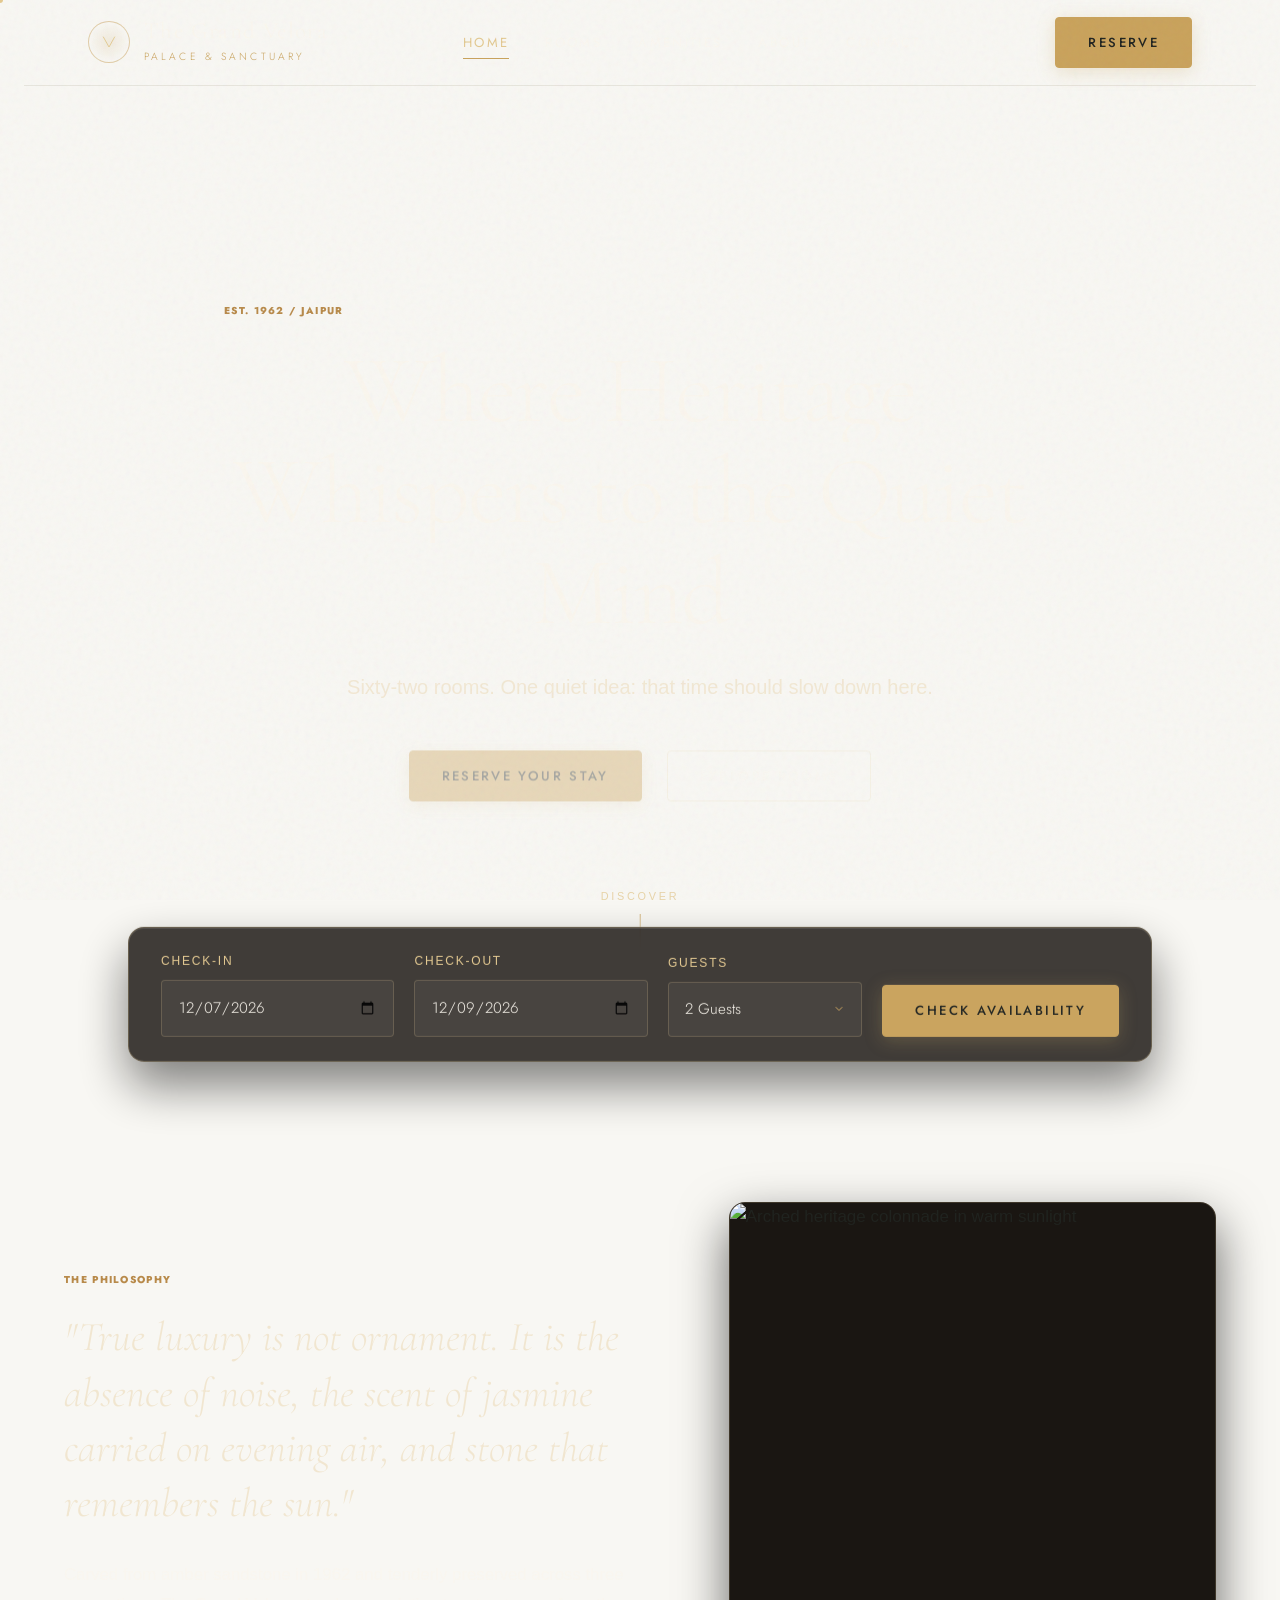
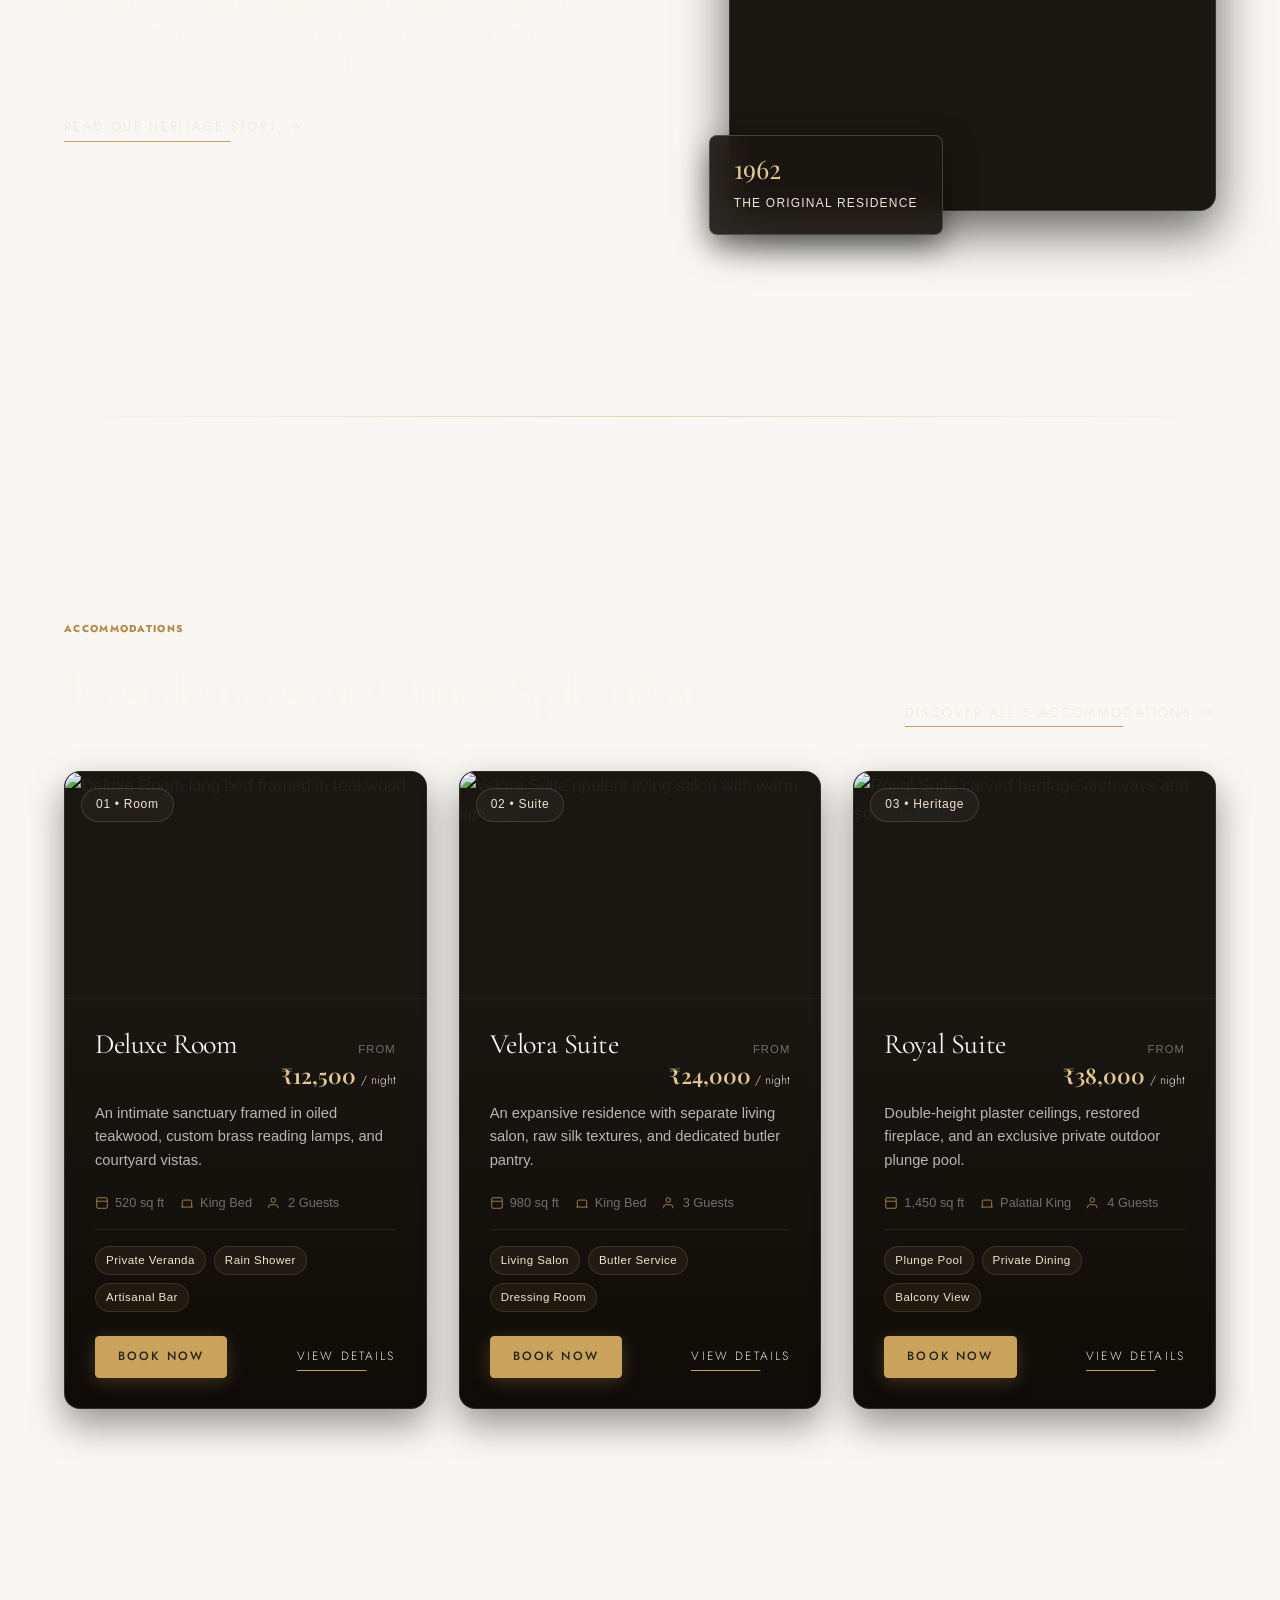
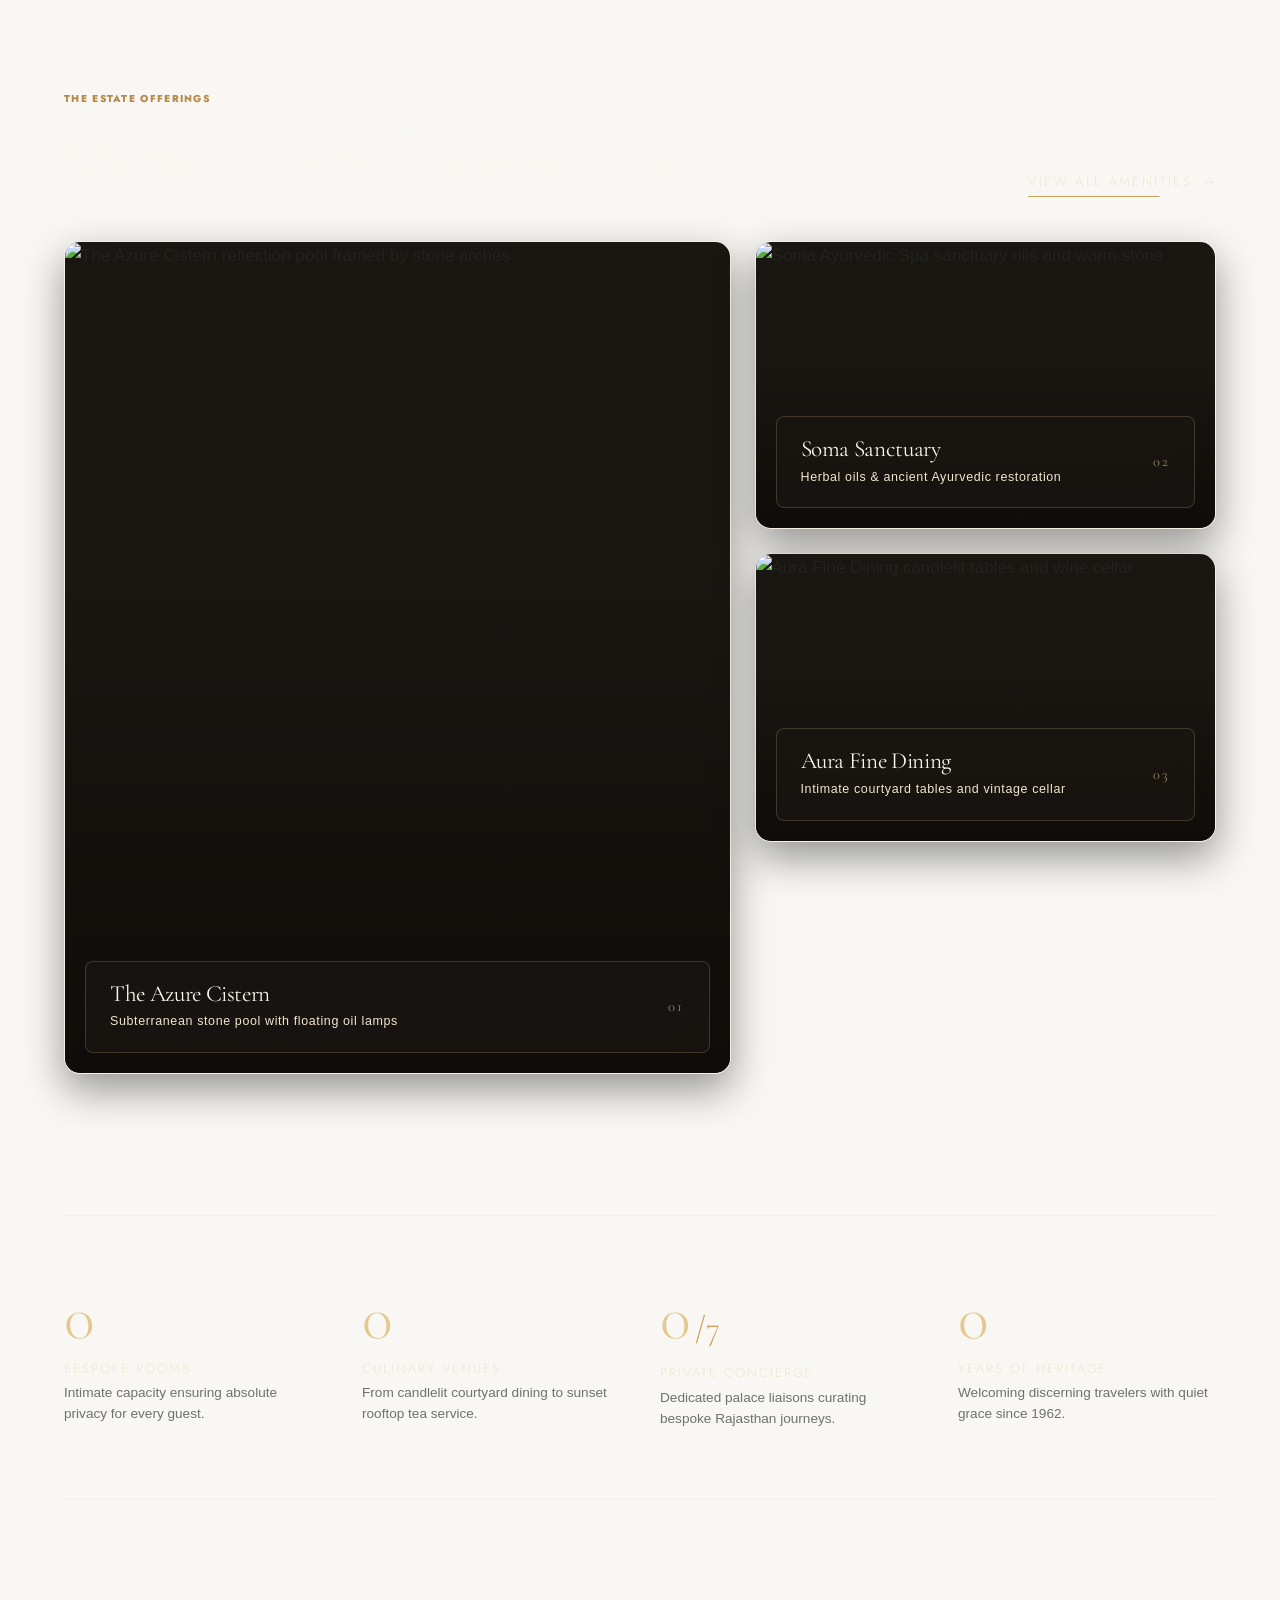
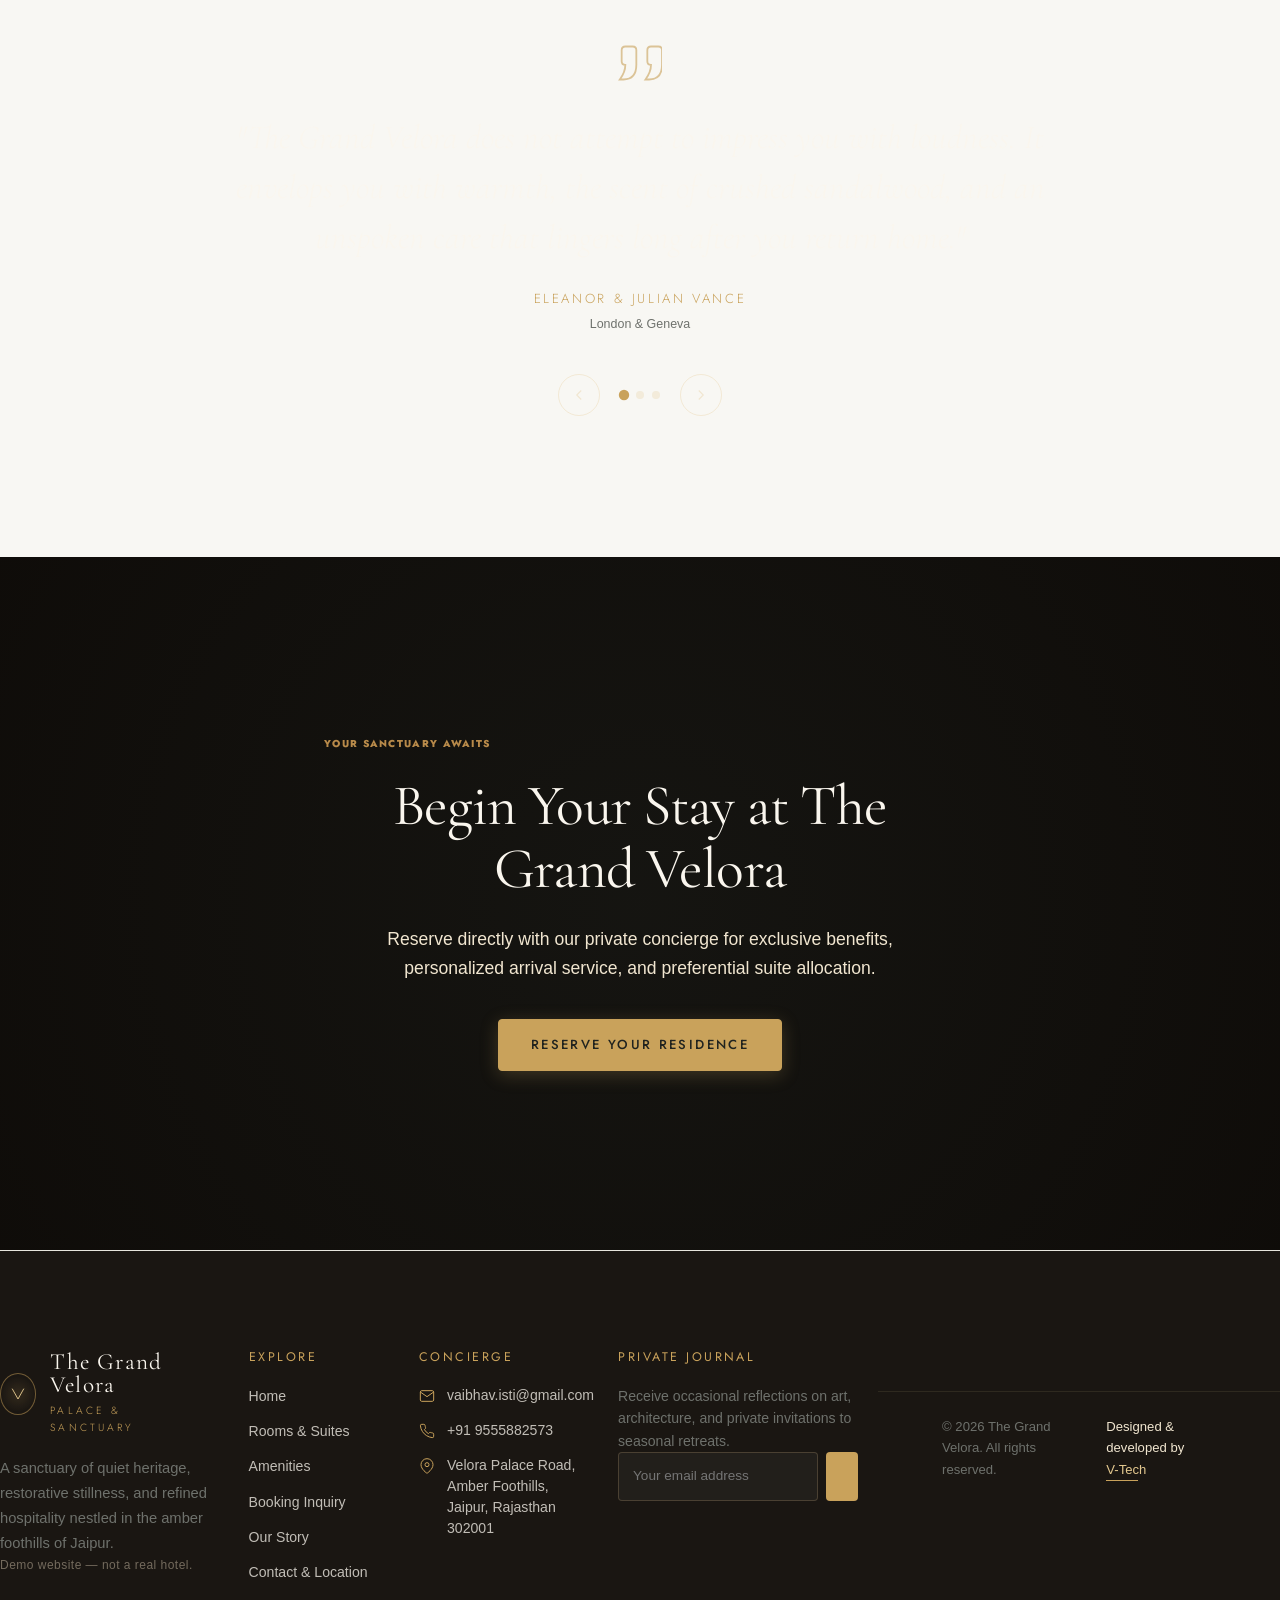
==== commit 27a7cc79: "Merge remote branch origin/main: integrate full luxury site codebase with CI checks" ====
--- a/index.html
+++ b/index.html
@@ -26,6 +26,7 @@
   <link rel="stylesheet" href="css/components.css">
   <link rel="stylesheet" href="css/pages.css">
   <link rel="stylesheet" href="css/transition.css">
+  <link rel="stylesheet" href="style.css">
 
   <!-- JSON-LD Hotel Schema -->
   <script type="application/ld+json">
@@ -683,5 +684,6 @@
   <script src="js/nav.js"></script>
   <script src="js/animations.js"></script>
   <script src="js/main.js"></script>
+  <script src="script.js"></script>
 </body>
 </html>
--- a/style.css
+++ b/style.css
@@ -0,0 +1 @@
+:root{--accent:#b88a4a;--ink:#20231f;--muted:#6e716c;--paper:#f8f7f3;--line:#e7e5dd;--white:#fff;--soft:color-mix(in srgb,var(--accent) 11%,white);--radius:24px;--shadow:0 24px 80px rgba(32,35,31,.09)}*{box-sizing:border-box}html{scroll-behavior:smooth;scroll-padding-top:90px}body{margin:0;background:var(--paper);color:var(--ink);font-family:"DM Sans",sans-serif;line-height:1.65;-webkit-font-smoothing:antialiased}a{color:inherit;text-decoration:none}button,a{-webkit-tap-highlight-color:transparent}a:focus-visible,button:focus-visible{outline:3px solid var(--accent);outline-offset:4px}.section-shell{width:min(1160px,calc(100% - 48px));margin-inline:auto}.skip-link{position:absolute;top:-50px;left:16px;background:var(--ink);color:#fff;padding:10px 16px;z-index:99}.skip-link:focus{top:16px}.site-header{height:86px;width:min(1320px,calc(100% - 48px));margin:auto;display:flex;align-items:center;justify-content:space-between;border-bottom:1px solid var(--line);position:relative;z-index:5}.brand{display:inline-flex;align-items:center;gap:11px;font-family:Manrope,sans-serif;font-weight:800;letter-spacing:-.04em}.brand-mark{display:grid;place-items:center;width:38px;height:38px;border-radius:13px;background:var(--accent);color:white;font-size:12px;letter-spacing:-.04em}.primary-nav{display:flex;align-items:center;gap:30px;font-size:13px;font-weight:600}.primary-nav>a:not(.nav-cta){color:#656862;transition:color .2s}.primary-nav>a:hover{color:var(--accent)}.nav-cta{padding:11px 16px;border:1px solid var(--line);border-radius:99px}.nav-cta span{margin-left:7px;color:var(--accent)}.menu-toggle{display:none;background:transparent;border:0}.hero{min-height:610px;display:grid;grid-template-columns:1.05fr .95fr;align-items:center;gap:55px;padding-block:68px 92px}.eyebrow{margin:0 0 22px;display:flex;align-items:center;gap:10px;text-transform:uppercase;letter-spacing:.13em;font-size:10px;font-weight:800;color:var(--accent)}.eyebrow-dot,.status-dot{width:7px;height:7px;background:var(--accent);border-radius:50%;display:inline-block}.eyebrow-line{height:1px;width:30px;background:var(--accent);opacity:.45}.hero h1,.section-heading h2,.story-copy h2,.contact-panel h2{font-family:Manrope,sans-serif;letter-spacing:-.065em;font-weight:700;line-height:1.06}.hero h1{font-size:clamp(48px,6vw,78px);max-width:640px;margin:0}.hero-intro{font-size:16px;line-height:1.8;color:var(--muted);max-width:500px;margin:26px 0 30px}.hero-actions{display:flex;align-items:center;gap:25px;flex-wrap:wrap}.button{display:inline-flex;align-items:center;gap:22px;padding:15px 19px;border-radius:99px;font-size:13px;font-weight:700;transition:transform .2s,box-shadow .2s}.button:hover{transform:translateY(-2px);box-shadow:0 10px 24px #00000014}.button-primary{background:var(--accent);color:white}.text-link{font-size:13px;font-weight:700}.text-link span{color:var(--accent);margin-left:8px}.hero-note{display:flex;gap:11px;align-items:center;margin-top:52px;font-size:11px;color:var(--muted);max-width:380px}.note-icon{font-size:22px;color:var(--accent)}.hero-art{min-height:410px;position:relative;display:grid;place-items:center}.art-orbit{position:absolute;border:1px solid color-mix(in srgb,var(--accent) 20%,transparent);border-radius:50%;transform:rotate(-24deg)}.orbit-one{width:95%;height:78%}.orbit-two{width:82%;height:95%;transform:rotate(29deg)}.art-card-main{width:min(310px,72%);height:365px;background:var(--accent);border-radius:160px 160px 28px 28px;color:white;display:flex;flex-direction:column;justify-content:space-between;align-items:center;padding:28px 25px;position:relative;box-shadow:var(--shadow);overflow:hidden}.art-card-main:before,.art-card-main:after{content:"";position:absolute;border:1px solid #ffffff45;border-radius:50%;width:280px;height:280px;left:50%;top:45%;transform:translate(-50%,-50%)}.art-card-main:after{width:220px;height:220px}.art-kicker{font-size:10px;letter-spacing:.12em;text-transform:uppercase;position:relative;z-index:1}.art-monogram{font-family:Manrope,sans-serif;font-size:100px;font-weight:800;letter-spacing:-.12em;position:relative;z-index:1}.art-card-bottom{width:100%;display:flex;justify-content:space-between;font-size:12px;font-weight:700;position:relative;z-index:1}.art-card-bottom span{font-size:20px}.art-pill{position:absolute;background:white;border:1px solid var(--line);border-radius:99px;padding:12px 16px;box-shadow:0 8px 30px #0000000b;font-size:11px;font-weight:700}.pill-top{top:12%;right:0}.pill-bottom{bottom:11%;left:0;display:flex;align-items:center;gap:8px}.status-dot{background:#5bb889}.art-spark{position:absolute;color:var(--accent);font-size:30px}.spark-one{top:14%;left:10%}.spark-two{right:10%;bottom:17%;font-size:22px}.services-section{padding-block:65px 110px}.section-heading{display:flex;justify-content:space-between;align-items:end;gap:50px;margin-bottom:42px}.section-heading .eyebrow{margin-bottom:17px}.section-heading h2,.story-copy h2,.contact-panel h2{font-size:clamp(34px,4vw,51px);margin:0}.section-heading h2 span,.contact-panel h2 span{color:var(--accent)}.section-summary{max-width:360px;color:var(--muted);font-size:13px;margin:0 0 4px}.service-grid{display:grid;grid-template-columns:repeat(3,1fr);gap:16px}.service-card{border:1px solid var(--line);border-radius:var(--radius);padding:27px;background:#fff;min-height:235px;transition:transform .2s,border-color .2s}.service-card:hover{transform:translateY(-5px);border-color:color-mix(in srgb,var(--accent) 50%,var(--line))}.service-top{display:flex;justify-content:space-between;align-items:center;margin-bottom:35px}.service-number{font-size:11px;color:var(--accent);font-weight:800}.service-arrow{width:32px;height:32px;border:1px solid var(--line);border-radius:50%;display:grid;place-items:center}.service-card h3{font-family:Manrope,sans-serif;font-size:20px;letter-spacing:-.04em;margin:0 0 9px}.service-card p{font-size:12px;line-height:1.8;color:var(--muted);margin:0}.story-section{background:#efeee8;padding-block:90px}.story-inner{display:grid;grid-template-columns:.8fr 1.2fr;gap:80px;align-items:center}.story-symbol{min-height:220px;display:grid;place-items:center;position:relative;color:var(--accent);font-size:110px}.story-symbol span:nth-child(2){position:absolute;font-size:52px;transform:translate(60px,-35px)}.story-symbol span:nth-child(3){position:absolute;font-size:30px;transform:translate(-85px,65px)}.story-copy .eyebrow{margin-bottom:17px}.story-copy h2{max-width:650px}.story-copy>p:not(.eyebrow){max-width:600px;color:var(--muted);font-size:14px;line-height:1.9;margin:20px 0 25px}.contact-section{padding-block:95px}.contact-panel{background:var(--ink);color:white;border-radius:30px;padding:55px 60px;display:grid;grid-template-columns:1.2fr .8fr;gap:35px;position:relative;overflow:hidden}.contact-panel .eyebrow{color:#d4c7a8}.contact-panel h2{font-size:clamp(34px,4vw,50px);position:relative;z-index:1}.contact-panel h2 span{color:#d4c7a8}.contact-side{align-self:center;position:relative;z-index:1}.contact-side p{font-size:13px;color:#c3c5c0;line-height:1.8;margin:0 0 20px;max-width:300px}.button-light{background:white;color:var(--ink)}.contact-email{display:block;font-size:11px;color:#c3c5c0;margin-top:15px}.contact-decoration{position:absolute;right:15%;bottom:-130px;font-size:300px;line-height:1;color:#ffffff08}.site-footer{min-height:92px;border-top:1px solid var(--line);display:flex;justify-content:space-between;align-items:center;gap:20px;font-size:11px;color:var(--muted)}.footer-brand{color:var(--ink)}.footer-brand .brand-mark{width:30px;height:30px;border-radius:10px}.site-footer p{margin:0}.back-top{font-weight:700;color:var(--ink)}@media(max-width:800px){.site-header{height:74px}.menu-toggle{display:flex;flex-direction:column;gap:5px;padding:10px;cursor:pointer}.menu-toggle span{width:23px;height:2px;background:var(--ink);display:block}.primary-nav{display:none;position:absolute;top:73px;left:-24px;right:-24px;background:var(--paper);border-bottom:1px solid var(--line);padding:22px 24px;align-items:stretch;gap:18px;flex-direction:column}.primary-nav.is-open{display:flex}.nav-cta{align-self:flex-start}.hero{grid-template-columns:1fr;gap:28px;padding-block:55px 65px}.hero h1{max-width:600px}.hero-art{min-height:360px}.art-card-main{height:310px}.art-monogram{font-size:80px}.section-heading{align-items:start;flex-direction:column;gap:20px}.service-grid{grid-template-columns:1fr}.service-card{min-height:auto}.service-top{margin-bottom:20px}.story-inner{grid-template-columns:1fr;gap:10px}.story-symbol{min-height:140px;font-size:90px}.contact-panel{grid-template-columns:1fr;padding:38px 28px;gap:25px}.site-footer{padding-block:22px;flex-wrap:wrap}.site-footer p{order:3;width:100%}}@media(prefers-reduced-motion:reduce){*,*::before,*::after{scroll-behavior:auto!important;transition:none!important}}
